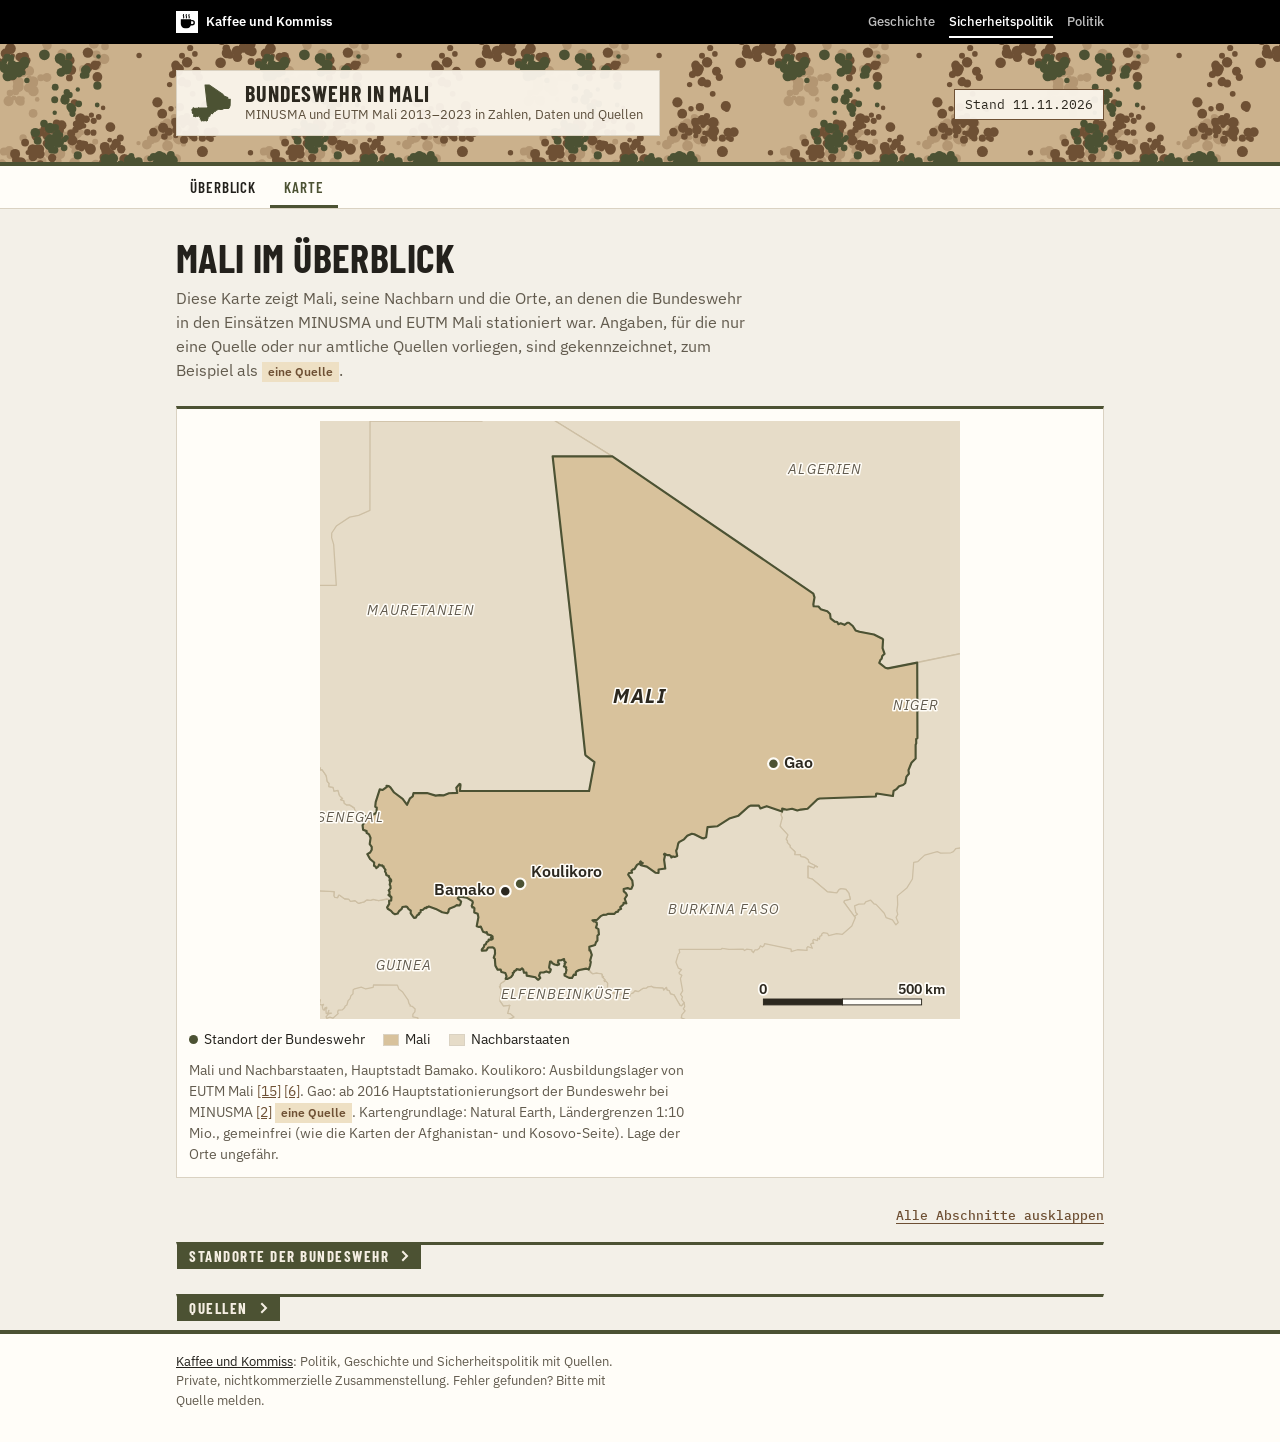
==== karte.html @ f78254c8 "Vorschaubilder (og:image) ergänzen, Zeilenlänge begrenzen, Hover-Übergänge Co-Authored-By: Claude Op" ====
<!doctype html>
<html lang="de" class="kk-b-sipo">
<head>
<meta charset="utf-8">
<meta name="viewport" content="width=device-width, initial-scale=1">
<title>Karte Malis – Bundeswehr in Mali</title>
<meta name="description" content="Übersichtskarte Malis mit Nachbarstaaten und den Standorten der Bundeswehr 2013–2023, jede Angabe mit Quelle.">
<link rel="canonical" href="https://kaffeeundkommiss.github.io/bundeswehr-Mali/karte.html">
<meta property="og:type" content="website">
<meta property="og:locale" content="de_DE">
<meta property="og:site_name" content="Bundeswehr in Mali">
<meta property="og:title" content="Karte Malis – Bundeswehr in Mali">
<meta property="og:description" content="Übersichtskarte Malis mit Nachbarstaaten und den Standorten der Bundeswehr 2013–2023, jede Angabe mit Quelle.">
<meta property="og:url" content="https://kaffeeundkommiss.github.io/bundeswehr-Mali/karte.html">
<!-- Vorschau für Linkvorschauen, erzeugt mit werkzeuge/vorschau.js -->
<meta property="og:image" content="https://kaffeeundkommiss.github.io/bundeswehr-Mali/vorschau/karte.jpg?v=aa778ce3">
<meta property="og:image:width" content="1200">
<meta property="og:image:height" content="630">
<meta property="og:image:alt" content="Mali im Überblick: Bundeswehr in Mali">
<meta name="twitter:card" content="summary_large_image">
<meta name="twitter:image" content="https://kaffeeundkommiss.github.io/bundeswehr-Mali/vorschau/karte.jpg?v=aa778ce3">
<link rel="icon" href="favicon.svg" type="image/svg+xml">
<link rel="icon" href="favicon-32.png" type="image/png" sizes="32x32">
<link rel="apple-touch-icon" href="apple-touch-icon.png">
<link rel="preconnect" href="https://fonts.googleapis.com">
<link rel="preconnect" href="https://fonts.gstatic.com" crossorigin>
<link rel="stylesheet" href="https://fonts.googleapis.com/css2?family=Barlow+Condensed:wght@500;600;700&family=IBM+Plex+Sans:wght@400;500;600;700&family=IBM+Plex+Mono:wght@400;500;600&display=swap">
<link rel="stylesheet" href="basis.css">
<link rel="stylesheet" href="style.css">
<script src="seite.js" defer></script>
</head>
<body>
<div class="kk-leiste"><div class="kk-in">
  <a class="kk-haus" href="https://kaffeeundkommiss.github.io/"><img src="kk-tasse.svg" alt="" width="22" height="22"><span>Kaffee und Kommiss</span></a>
  <nav class="kk-bereiche" aria-label="Bereiche"><a href="https://kaffeeundkommiss.github.io/geschichte/">Geschichte</a><a href="https://kaffeeundkommiss.github.io/sicherheitspolitik/" aria-current="true"><span class="kk-lang">Sicherheitspolitik</span><span class="kk-kurz">Sicherheit</span></a><a href="https://kaffeeundkommiss.github.io/politik/">Politik</a></nav>
</div></div>
<header class="top">
  <div class="wrap">
    <div class="marke">
      <svg class="logo" viewBox="0 0 64 64" aria-hidden="true" focusable="false"><path d="M7.0 50.3 L7.0 48.4 L6.2 46.9 L5.5 47.1 L4.8 46.0 L4.9 43.9 L4.0 41.8 L4.6 42.0 L5.2 41.5 L5.8 39.6 L6.6 38.9 L8.5 40.6 L9.4 39.6 L13.6 39.5 L13.9 38.7 L14.5 39.4 L26.9 39.4 L27.5 36.6 L26.6 35.5 L23.3 5.7 L29.3 5.7 L49.5 19.5 L49.6 20.5 L51.6 22.2 L56.3 23.9 L56.7 25.5 L56.2 26.4 L56.7 26.9 L60.0 26.4 L59.8 35.5 L58.8 38.4 L57.5 39.8 L50.0 40.1 L48.9 41.2 L46.4 41.4 L43.4 40.9 L39.0 43.0 L38.5 44.1 L36.9 43.8 L35.6 45.9 L34.6 45.9 L34.4 47.2 L33.7 47.6 L32.3 46.8 L31.0 47.8 L31.3 48.9 L30.4 49.4 L30.6 50.6 L27.7 52.4 L27.8 54.0 L27.0 55.1 L26.9 57.3 L25.2 58.1 L24.5 57.9 L24.4 56.3 L23.9 56.9 L23.1 56.5 L22.9 57.6 L22.1 57.6 L21.8 58.3 L20.2 57.3 L18.5 58.3 L17.6 57.1 L17.4 55.3 L16.3 55.3 L17.2 54.0 L15.7 52.9 L14.7 50.2 L13.8 50.1 L13.9 50.8 L12.7 51.6 L10.8 51.0 L9.3 52.1 L8.6 51.0 L7.3 51.7 L6.6 51.0Z"/></svg>
      <div>
      <div class="name">Bundeswehr in Mali</div>
      <div class="unter">MINUSMA und EUTM Mali 2013–2023 in Zahlen, Daten und Quellen</div>
      </div>
    </div>
    <div class="badges"><span>Stand 11.11.2026</span></div>
  </div>
</header>

<nav class="seiten" aria-label="Seiten">
  <ul>
    <li><a href="index.html">Überblick</a></li>
    <li><a href="karte.html" aria-current="page">Karte</a></li>
  </ul>
</nav>

<main>
  <section class="einleitung">
    <h1>Mali im Überblick</h1>
    <p>Diese Karte zeigt Mali, seine Nachbarn und die Orte, an denen die Bundeswehr in den Einsätzen MINUSMA und EUTM Mali stationiert war. Angaben, für die nur eine Quelle oder nur amtliche Quellen vorliegen, sind gekennzeichnet, zum Beispiel als <span class="marke-einzel">eine Quelle</span>.</p>
  </section>

  <figure class="kartenrahmen">
    <svg class="kartesvg malikarte" viewBox="0 0 600 561" role="img" aria-labelledby="karte-titel"><title id="karte-titel">Karte Malis mit Nachbarstaaten und den Orten Bamako, Koulikoro und Gao</title><path class="nachbar" d="M274.1 33.2 L152.1 -42.4 L152.2 -88.9 L185.7 -111.9 L194.2 -111.7 L197.1 -114.5 L200.6 -115.9 L206.6 -115.9 L212.1 -113.8 L214.7 -116.1 L223.8 -117.7 L244.5 -119.3 L245.6 -116.3 L248.3 -115.4 L251.4 -116.3 L259.8 -128.3 L262.9 -131.3 L272.4 -138.0 L280.3 -141.5 L284.7 -144.7 L288.2 -148.9 L295.1 -151.4 L305.2 -152.8 L311.2 -155.6 L310.8 -159.7 L314.1 -163.7 L311.9 -168.0 L308.5 -170.9 L306.0 -169.8 L305.0 -170.7 L305.8 -172.4 L305.8 -176.2 L308.0 -177.8 L310.3 -178.0 L310.8 -186.5 L337.0 -191.3 L333.5 -199.7 L335.3 -200.7 L346.9 -202.5 L388.1 -201.1 L388.6 -203.0 L385.0 -203.7 L386.0 -204.8 L387.0 -209.9 L393.7 -214.5 L381.4 -222.6 L377.1 -229.0 L378.9 -230.3 L379.0 -233.1 L373.4 -239.0 L373.2 -243.3 L375.2 -249.5 L373.8 -252.4 L371.2 -254.3 L372.5 -256.3 L372.0 -260.8 L373.6 -266.8 L371.2 -273.8 L369.2 -276.5 L372.5 -280.0 L367.2 -283.9 L370.4 -288.7 L363.8 -292.7 L362.6 -294.8 L357.0 -297.3 L356.1 -300.1 L364.5 -299.7 L370.7 -301.5 L378.6 -307.0 L383.1 -307.6 L385.4 -309.2 L388.9 -316.2 L393.7 -319.7 L398.3 -320.8 L401.0 -322.8 L404.4 -320.9 L406.5 -321.1 L409.8 -322.9 L411.2 -326.6 L415.3 -327.1 L417.3 -324.5 L423.7 -323.4 L427.4 -325.7 L430.3 -331.9 L436.5 -335.5 L437.1 -337.0 L440.6 -337.6 L446.7 -341.1 L453.6 -342.7 L456.2 -345.2 L459.3 -346.3 L468.8 -348.2 L472.2 -347.7 L488.6 -348.8 L500.6 -351.3 L503.6 -349.7 L508.4 -349.9 L514.5 -353.1 L518.9 -356.9 L521.5 -357.0 L525.5 -354.7 L527.7 -355.2 L528.2 -357.0 L536.2 -355.9 L541.6 -357.4 L544.5 -359.6 L548.6 -360.5 L555.9 -359.4 L560.9 -360.3 L570.0 -359.4 L577.5 -359.8 L587.5 -356.0 L587.1 -353.9 L593.8 -351.5 L598.9 -352.2 L601.5 -353.7 L603.0 -355.8 L607.4 -357.7 L611.6 -357.4 L622.0 -360.0 L623.9 -361.5 L624.2 -363.8 L628.9 -366.3 L633.0 -365.2 L634.7 -362.4 L641.7 -361.7 L643.6 -360.0 L645.7 -359.6 L650.3 -360.8 L652.3 -360.4 L654.7 -362.1 L655.4 -363.7 L653.1 -365.8 L654.4 -366.2 L656.0 -365.5 L659.5 -366.0 L660.1 -364.9 L662.8 -365.1 L666.0 -362.8 L669.9 -362.0 L672.6 -363.0 L671.8 -359.6 L676.1 -358.3 L680.5 -359.2 L686.3 -361.9 L693.6 -360.0 L698.0 -361.2 L699.2 -357.8 L692.0 -356.1 L693.5 -354.4 L692.5 -352.1 L684.3 -347.6 L684.2 -346.4 L690.2 -344.4 L686.6 -324.5 L689.2 -318.7 L689.6 -315.0 L688.1 -310.5 L688.2 -307.9 L689.0 -306.8 L692.6 -305.2 L688.4 -299.4 L686.8 -294.0 L687.4 -289.0 L685.6 -286.7 L686.4 -285.6 L681.9 -281.7 L673.6 -277.9 L671.5 -272.3 L667.3 -270.7 L663.7 -267.3 L662.5 -260.7 L664.8 -252.9 L669.7 -244.9 L670.3 -238.8 L681.7 -234.3 L687.9 -225.7 L689.4 -215.6 L711.9 -200.5 L726.9 -139.6 L719.6 -136.0 L727.9 -125.6 L731.6 -119.2 L736.6 -103.3 L737.4 -92.0 L735.1 -74.9 L740.0 -60.3 L737.8 -53.5 L735.6 -51.8 L736.5 -49.7 L734.4 -47.0 L733.3 -42.7 L736.6 -30.4 L739.2 -28.3 L738.8 -21.6 L736.9 -16.7 L725.8 -11.6 L722.5 -5.6 L742.4 22.1 L743.1 37.8 L748.2 41.3 L749.8 46.4 L755.1 50.4 L764.2 47.7 L790.8 56.2 L804.3 82.0 L662.6 169.3 L609.3 216.3 L531.6 232.0 L524.3 226.7 L527.1 220.4 L529.3 218.3 L527.4 212.9 L527.3 204.1 L519.3 200.1 L502.1 196.3 L499.5 192.2 L495.8 189.1 L491.7 191.1 L488.1 189.7 L486.0 190.5 L484.9 188.4 L482.5 188.1 L478.7 185.0 L478.2 180.9 L475.6 178.4 L469.4 176.4 L467.3 173.9 L462.8 173.7 L463.6 165.3 L462.5 161.8Z"><title>Algerien</title></path><path class="nachbar" d="M539.9 472.4 L536.7 467.7 L530.7 465.5 L529.0 461.5 L521.3 453.2 L519.3 452.6 L516.1 449.1 L511.6 450.8 L510.4 452.7 L505.1 453.0 L501.2 454.5 L502.3 460.8 L503.9 462.4 L501.5 464.0 L501.8 465.7 L491.1 451.0 L491.7 449.6 L497.2 448.3 L495.8 442.6 L492.9 439.0 L488.6 438.4 L486.7 439.3 L484.5 442.3 L475.7 441.4 L461.5 429.4 L457.4 428.2 L457.4 417.1 L463.0 419.0 L463.8 417.3 L466.4 417.9 L458.4 413.9 L457.6 411.4 L454.6 409.0 L450.8 408.3 L450.4 406.8 L445.1 406.5 L445.3 403.9 L440.7 399.5 L440.7 398.0 L438.0 395.0 L438.3 393.9 L437.0 392.1 L438.6 388.0 L432.3 381.5 L431.1 378.2 L433.3 372.1 L432.1 369.2 L433.3 366.9 L433.3 363.4 L437.5 364.4 L442.6 363.5 L447.5 365.2 L456.3 363.9 L466.4 354.7 L468.4 353.9 L521.1 352.0 L522.1 349.2 L537.1 351.6 L537.7 346.9 L542.9 342.4 L547.8 340.6 L549.0 338.5 L549.8 333.4 L552.1 330.7 L551.7 327.4 L554.5 320.4 L558.4 316.5 L558.4 303.5 L558.9 298.3 L560.1 297.3 L559.9 226.5 L609.3 216.3 L662.6 169.3 L804.3 82.0 L852.1 93.1 L855.8 95.1 L875.2 111.7 L899.4 99.2 L905.4 132.3 L905.8 148.9 L909.5 151.9 L919.2 166.7 L917.2 168.7 L918.0 173.3 L930.6 187.0 L923.2 201.3 L914.9 299.9 L880.1 338.5 L863.2 362.6 L860.7 368.3 L861.0 372.5 L857.2 375.0 L857.6 378.1 L852.1 380.3 L851.0 381.8 L856.0 406.0 L847.3 405.9 L844.0 411.2 L841.6 412.0 L841.4 411.1 L840.7 412.0 L838.6 411.2 L834.9 412.9 L831.9 413.1 L832.7 414.1 L830.4 416.2 L830.7 417.0 L829.8 416.5 L826.6 419.9 L825.2 419.0 L823.0 421.3 L822.6 423.8 L821.0 424.8 L820.2 427.2 L813.8 426.4 L811.6 425.1 L807.1 425.4 L800.6 421.2 L787.6 417.2 L763.4 416.9 L745.9 421.0 L739.9 424.5 L738.7 426.8 L729.2 435.8 L708.7 434.3 L700.4 431.8 L695.8 427.1 L691.7 426.9 L687.2 422.5 L682.3 419.4 L673.4 417.9 L659.7 425.6 L653.6 425.4 L649.5 429.4 L645.4 429.4 L640.4 425.0 L637.0 418.7 L631.9 412.9 L625.3 407.4 L623.0 406.9 L620.3 408.1 L600.7 400.2 L596.0 401.0 L593.8 403.7 L591.4 404.8 L581.8 405.1 L578.7 403.8 L566.9 407.0 L560.5 413.0 L556.6 413.7 L555.4 429.4 L550.4 437.5 L541.3 445.2 L541.6 453.4 L540.8 459.2 L541.7 462.7 L540.1 465.4 L542.1 470.2Z"><title>Niger</title></path><path class="nachbar" d="M501.8 465.7 L498.6 473.4 L489.8 481.2 L484.4 480.6 L476.9 482.5 L475.9 480.4 L471.8 479.7 L470.2 481.2 L470.5 482.2 L468.6 483.2 L468.3 485.8 L466.5 484.8 L466.4 487.1 L462.8 485.9 L462.0 487.2 L462.9 489.8 L461.6 489.4 L459.9 490.6 L461.6 494.3 L457.3 492.7 L456.4 493.9 L456.7 496.2 L447.6 495.7 L441.7 497.5 L441.7 495.2 L416.8 489.9 L416.2 492.0 L414.7 493.2 L412.9 492.0 L411.9 494.3 L410.1 495.7 L407.7 495.9 L406.3 498.4 L404.8 496.9 L405.0 495.9 L400.2 495.1 L397.9 496.4 L396.9 495.2 L383.5 495.4 L377.0 494.4 L375.8 495.4 L336.7 495.4 L337.2 498.4 L335.9 499.8 L333.7 507.4 L336.0 513.0 L338.9 514.4 L336.6 517.0 L336.8 518.2 L339.3 519.7 L337.9 522.7 L340.0 534.2 L338.0 537.6 L339.8 539.9 L339.0 542.3 L341.4 545.2 L339.0 548.4 L337.6 547.8 L334.4 543.4 L331.9 538.0 L328.6 537.1 L327.3 534.0 L325.3 533.5 L324.8 531.1 L322.1 533.6 L321.6 531.6 L312.4 531.1 L310.7 530.0 L307.7 530.5 L306.2 531.6 L302.8 532.0 L298.3 535.0 L295.3 534.3 L293.8 536.1 L291.0 537.2 L290.0 541.0 L288.5 540.8 L288.3 542.1 L287.1 540.0 L284.2 539.7 L283.9 536.8 L283.0 536.8 L282.6 538.4 L280.9 537.4 L278.5 538.8 L276.7 536.5 L274.8 536.5 L274.4 535.6 L275.5 535.3 L274.8 533.5 L269.5 531.6 L269.6 527.0 L267.9 525.1 L266.9 525.5 L266.2 524.7 L267.2 523.9 L265.6 522.5 L265.8 520.8 L264.7 521.5 L264.7 518.7 L259.1 517.7 L255.7 518.4 L251.9 514.3 L254.8 500.5 L253.3 496.1 L252.6 496.3 L252.5 492.9 L257.9 491.3 L260.1 487.0 L260.1 482.4 L261.5 481.4 L261.0 476.3 L258.7 474.9 L259.4 470.3 L255.4 468.0 L259.7 467.7 L263.1 464.2 L265.6 463.0 L276.0 462.1 L282.3 457.4 L281.5 455.8 L284.4 453.3 L284.6 451.7 L287.2 452.2 L285.7 447.9 L287.8 444.7 L284.8 441.0 L284.7 438.7 L288.4 437.9 L291.9 438.5 L293.3 435.3 L292.8 431.0 L288.9 425.8 L289.7 423.7 L292.6 423.5 L292.0 421.7 L294.8 420.1 L297.2 416.1 L300.7 414.1 L300.1 413.4 L300.7 412.8 L302.6 414.4 L300.9 416.5 L306.4 417.8 L314.4 423.5 L317.4 423.7 L317.4 420.5 L323.7 419.6 L322.6 411.4 L323.4 407.5 L322.5 406.2 L323.1 405.6 L325.4 407.0 L327.6 406.9 L329.4 409.2 L334.9 407.8 L333.9 402.9 L335.8 396.2 L344.3 388.9 L348.6 387.0 L358.4 391.1 L362.0 390.3 L363.3 380.7 L372.7 379.9 L383.7 372.7 L392.3 370.0 L403.6 360.6 L411.5 360.6 L412.9 363.2 L418.8 361.1 L433.2 366.2 L432.1 369.2 L433.3 372.1 L431.3 379.9 L438.6 388.0 L437.0 392.1 L438.3 393.9 L438.0 395.0 L440.7 398.0 L440.7 399.5 L445.3 403.9 L445.1 406.5 L450.4 406.8 L450.8 408.3 L454.6 409.0 L457.6 411.4 L458.4 413.9 L466.4 417.9 L463.8 417.3 L463.0 419.0 L457.4 417.1 L457.4 428.2 L461.5 429.4 L475.7 441.4 L484.5 442.3 L486.7 439.3 L488.6 438.4 L492.9 439.0 L495.8 442.6 L497.2 448.3 L491.7 449.6 L491.1 451.0Z"><title>Burkina Faso</title></path><path class="nachbar" d="M174.0 523.0 L175.9 523.0 L179.1 521.4 L180.7 519.2 L180.7 517.5 L184.3 513.9 L187.7 514.6 L189.4 513.2 L190.5 514.2 L191.2 517.3 L193.5 517.0 L193.8 520.0 L201.9 521.5 L204.8 523.7 L206.5 522.2 L205.4 520.0 L206.5 517.0 L212.1 516.0 L214.7 517.1 L215.7 516.4 L216.4 514.1 L214.8 512.2 L215.7 506.7 L219.9 509.5 L222.8 510.1 L224.2 508.8 L223.1 507.6 L223.4 505.7 L228.8 504.4 L229.1 506.6 L230.4 507.6 L228.6 511.4 L230.8 512.1 L231.1 514.5 L229.3 520.0 L233.5 522.1 L236.3 522.1 L238.0 519.0 L239.9 519.3 L240.7 515.9 L249.7 513.4 L252.5 514.6 L253.4 516.8 L255.7 518.4 L259.1 517.7 L264.1 518.3 L264.7 521.5 L265.8 520.8 L265.6 522.5 L267.2 523.9 L266.2 524.7 L266.9 525.5 L267.9 525.1 L269.6 527.0 L269.5 531.6 L274.8 533.5 L275.5 535.3 L274.4 535.6 L274.8 536.5 L276.7 536.5 L278.5 538.8 L280.9 537.4 L282.6 538.4 L283.0 536.8 L283.9 536.8 L284.2 539.7 L287.1 540.0 L288.3 542.1 L288.5 540.8 L290.0 541.0 L291.0 537.2 L293.8 536.1 L295.3 534.3 L298.3 535.0 L302.8 532.0 L306.2 531.6 L307.7 530.5 L310.7 530.0 L312.4 531.1 L321.6 531.6 L322.1 533.6 L324.8 531.1 L325.3 533.5 L327.3 534.0 L328.6 537.1 L331.9 538.0 L337.6 547.8 L339.0 548.4 L341.4 545.2 L341.9 549.0 L340.6 551.1 L342.3 553.0 L339.3 556.6 L338.7 559.6 L342.3 560.9 L343.6 563.9 L347.2 587.5 L343.9 588.9 L343.9 593.1 L341.3 594.1 L338.8 596.7 L338.2 596.3 L337.9 599.3 L336.6 600.3 L333.4 608.4 L331.9 618.5 L332.4 620.3 L330.3 624.8 L328.1 625.9 L324.5 632.4 L323.9 634.9 L324.9 636.8 L323.3 640.1 L325.8 651.7 L327.2 653.2 L330.9 665.2 L330.6 670.2 L332.7 670.0 L332.4 672.1 L333.3 673.4 L335.4 672.4 L338.3 673.8 L340.1 681.1 L339.7 682.1 L338.2 682.0 L338.9 688.1 L336.5 688.5 L336.4 687.6 L333.3 687.6 L333.4 688.9 L332.3 689.7 L329.6 688.3 L327.2 688.8 L325.1 686.2 L327.5 682.7 L327.0 681.3 L323.3 682.2 L323.8 683.6 L322.4 685.1 L324.0 685.8 L321.5 687.1 L322.9 688.5 L321.7 689.5 L309.2 687.3 L308.8 685.6 L307.7 687.2 L300.4 685.4 L299.9 684.7 L302.1 684.0 L303.1 684.9 L303.2 684.0 L307.1 685.4 L306.9 684.7 L308.6 684.7 L307.6 681.4 L306.2 681.0 L308.1 684.4 L303.4 683.1 L303.0 682.0 L302.5 683.0 L299.7 683.1 L301.9 683.8 L300.3 684.6 L296.0 683.3 L292.4 684.1 L291.3 683.1 L289.8 683.2 L288.9 684.5 L285.4 683.6 L284.8 684.5 L285.7 684.9 L282.8 684.7 L282.2 683.6 L282.4 684.7 L278.3 685.8 L277.4 685.1 L278.9 685.1 L278.7 683.1 L274.6 686.7 L275.3 687.8 L277.7 686.5 L282.0 687.0 L283.3 685.8 L287.1 686.1 L287.8 685.1 L290.3 685.4 L294.2 684.2 L298.1 684.1 L299.1 684.5 L297.8 684.7 L300.1 685.8 L280.4 687.5 L271.8 689.2 L269.0 689.0 L268.1 686.3 L264.9 687.4 L263.4 686.5 L258.3 685.9 L257.7 686.9 L259.0 687.2 L257.7 688.1 L257.7 687.4 L257.1 689.2 L255.3 687.8 L257.1 689.4 L259.9 689.2 L257.7 688.8 L259.5 687.6 L262.5 688.0 L261.2 686.7 L264.6 687.9 L267.4 687.4 L268.3 689.2 L252.8 690.3 L251.0 689.7 L250.2 690.3 L251.0 690.6 L248.5 691.4 L241.5 692.5 L217.0 702.6 L208.3 704.6 L203.4 708.7 L197.9 710.2 L190.8 715.1 L187.1 714.1 L187.2 702.6 L186.1 699.5 L186.1 696.8 L187.9 696.3 L187.1 691.1 L189.0 690.4 L189.8 688.8 L190.2 684.7 L191.4 683.9 L192.0 684.9 L193.0 683.0 L191.1 679.5 L192.0 676.2 L192.8 676.2 L192.3 675.0 L193.1 674.7 L191.1 669.3 L191.2 665.5 L190.2 665.1 L189.7 666.8 L188.6 665.1 L187.6 665.7 L183.8 662.4 L182.6 663.7 L180.4 661.8 L179.7 658.1 L178.0 657.7 L178.5 653.9 L176.4 651.5 L172.6 650.5 L168.3 651.4 L162.5 648.5 L160.7 649.2 L160.5 645.5 L158.9 644.4 L158.0 646.2 L156.1 644.4 L154.1 644.2 L162.6 635.5 L163.7 632.8 L163.6 628.7 L164.6 627.6 L164.1 622.9 L161.4 617.0 L160.2 610.8 L158.4 609.0 L160.6 607.2 L166.5 609.4 L170.6 601.3 L169.6 598.3 L171.5 593.4 L174.9 593.9 L173.0 591.0 L173.6 588.3 L171.0 589.0 L165.3 586.3 L166.3 581.9 L165.7 579.6 L167.4 578.2 L174.6 578.0 L176.9 580.3 L178.5 580.2 L179.2 578.6 L180.9 581.6 L184.3 582.0 L183.3 573.8 L179.9 569.7 L175.0 568.6 L174.7 567.6 L175.8 561.5 L181.7 558.8 L178.5 555.8 L175.9 555.3 L177.9 547.8 L172.0 548.5 L168.7 543.8 L169.8 533.5 L168.2 530.3 L169.3 529.7 L168.7 528.8 L169.7 527.1 L172.6 525.5Z"><title>Elfenbeinküste</title></path><path class="nachbar" d="M6.3 560.0 L5.6 558.6 L8.1 555.8 L10.8 555.2 L7.6 554.9 L8.4 552.5 L6.9 555.9 L5.8 555.4 L5.5 551.1 L6.3 550.9 L6.3 549.6 L4.6 550.2 L4.0 552.4 L2.9 551.9 L2.1 549.1 L3.3 546.9 L1.1 547.6 L-0.4 546.5 L0.4 542.6 L-1.5 544.9 L-2.8 542.6 L-7.1 544.5 L-4.0 540.0 L-3.9 537.4 L-1.9 535.3 L-3.3 535.6 L-4.8 533.5 L-5.1 536.5 L-7.2 536.8 L-7.9 535.0 L-5.9 530.1 L-7.9 532.9 L-10.8 532.9 L-14.1 529.4 L-17.6 527.5 L-17.2 525.7 L-15.6 525.8 L-16.7 524.5 L-17.9 524.4 L-15.8 521.8 L-18.6 523.8 L-19.0 526.4 L-20.6 526.5 L-21.4 524.7 L-19.7 523.0 L-20.1 522.4 L-22.8 524.8 L-23.5 522.3 L-24.3 523.1 L-27.7 520.6 L-30.1 521.3 L-30.4 517.5 L-33.1 514.3 L-32.7 511.6 L-36.6 512.5 L-36.3 509.5 L-34.6 508.4 L-35.6 508.0 L-35.2 505.5 L-33.7 504.2 L-31.6 498.9 L-37.9 507.1 L-37.2 505.5 L-38.5 505.3 L-36.4 501.6 L-38.6 503.1 L-39.8 505.3 L-40.9 503.0 L-39.6 501.8 L-39.2 499.6 L-41.3 501.2 L-40.9 498.7 L-41.7 498.2 L-36.8 494.1 L-37.4 493.2 L-39.2 495.7 L-41.1 496.0 L-41.4 494.8 L-42.4 496.4 L-44.8 494.4 L-44.6 496.6 L-46.1 496.0 L-44.6 497.8 L-46.7 499.5 L-46.1 503.0 L-48.4 502.2 L-49.9 500.0 L-46.1 494.1 L-41.9 484.3 L-38.2 478.9 L-32.2 478.4 L-26.5 475.2 L-24.9 473.2 L-16.3 474.3 L-12.2 473.0 L-11.7 470.8 L-10.0 472.6 L-7.3 471.9 L-7.1 462.2 L-14.9 457.3 L-14.0 455.1 L-10.7 453.2 L-7.6 453.8 L-6.2 452.6 L-5.1 447.2 L-7.4 443.0 L-7.2 440.1 L13.4 441.3 L13.2 445.3 L14.1 446.7 L16.4 446.9 L17.4 444.6 L18.5 444.6 L22.9 447.9 L26.9 448.2 L28.6 450.4 L32.6 449.6 L36.0 452.2 L41.3 450.8 L44.1 448.9 L47.4 449.5 L49.8 448.5 L55.0 449.6 L63.7 448.2 L66.7 449.6 L64.8 449.9 L64.9 452.7 L62.9 456.0 L68.4 461.4 L70.3 462.4 L72.9 461.8 L77.3 455.6 L80.5 455.1 L85.1 459.1 L85.0 461.6 L88.1 465.9 L89.8 465.6 L91.1 463.4 L92.9 462.5 L92.6 461.7 L94.3 460.6 L94.4 458.4 L96.5 458.3 L98.5 456.4 L99.4 456.8 L102.1 455.1 L114.6 460.6 L119.3 461.5 L120.8 457.9 L122.3 456.7 L128.2 453.9 L130.7 454.2 L131.5 453.4 L132.3 450.5 L129.1 447.3 L131.6 445.9 L133.7 446.0 L137.5 446.9 L142.9 450.1 L142.3 454.9 L142.9 456.1 L144.8 456.7 L144.6 460.8 L147.8 461.9 L148.5 464.8 L146.9 473.6 L150.7 473.9 L152.9 478.9 L155.5 479.8 L156.3 479.1 L157.0 481.3 L161.8 483.2 L160.2 484.1 L162.0 484.7 L161.8 485.6 L158.1 486.2 L157.9 487.6 L154.3 490.9 L151.6 496.0 L152.2 496.9 L156.0 496.3 L157.7 493.6 L162.0 493.5 L163.4 494.5 L164.1 499.5 L162.9 503.1 L163.9 504.1 L164.7 511.5 L166.5 514.4 L169.4 514.2 L170.0 516.5 L173.2 517.1 L174.6 519.0 L174.7 521.4 L173.2 524.7 L169.7 527.1 L168.7 528.8 L169.3 529.7 L168.2 530.3 L169.8 533.5 L168.7 543.8 L172.0 548.5 L177.9 547.8 L175.9 555.3 L178.5 555.8 L181.7 558.8 L175.8 561.5 L174.7 567.6 L175.0 568.6 L179.9 569.7 L183.3 573.8 L184.3 582.0 L180.9 581.6 L179.2 578.6 L177.9 580.5 L174.6 578.0 L167.4 578.2 L165.8 579.4 L166.3 581.9 L165.3 586.3 L171.0 589.0 L173.6 588.3 L173.0 591.0 L174.9 593.9 L171.5 593.4 L169.6 598.3 L170.6 601.3 L167.4 608.4 L166.5 609.4 L160.6 607.2 L158.4 609.0 L155.8 606.8 L155.8 604.7 L152.0 604.5 L150.7 606.9 L150.6 610.6 L146.4 616.0 L146.6 618.4 L144.5 619.2 L143.5 618.0 L142.7 619.1 L138.1 621.1 L138.3 619.6 L135.6 617.6 L134.7 614.8 L132.6 615.0 L131.1 613.5 L129.2 614.9 L128.3 613.5 L126.6 615.0 L130.9 606.9 L130.2 604.9 L130.9 602.9 L128.3 598.8 L128.7 593.5 L127.8 592.7 L127.1 593.4 L126.9 589.0 L125.4 588.3 L126.0 585.6 L125.1 584.0 L126.3 583.1 L123.2 580.8 L120.7 581.5 L121.6 579.0 L119.9 578.3 L119.3 580.0 L117.7 575.8 L116.6 577.7 L112.3 578.3 L108.6 580.5 L108.1 577.8 L105.9 577.1 L103.2 578.6 L98.7 578.1 L93.0 584.1 L89.7 583.4 L87.9 585.5 L87.3 584.9 L90.6 576.8 L95.3 572.2 L91.6 567.5 L91.8 559.6 L87.0 558.6 L87.1 556.0 L88.9 554.0 L89.2 551.3 L86.4 548.7 L84.3 548.4 L84.9 547.9 L83.5 546.3 L82.5 542.6 L77.5 535.4 L73.9 532.6 L72.6 528.9 L50.2 528.6 L49.8 530.9 L42.9 532.5 L38.6 530.7 L32.5 532.3 L31.1 533.3 L30.9 537.1 L29.0 538.8 L28.2 541.5 L26.3 543.5 L25.2 547.5 L23.4 548.7 L23.2 549.9 L21.0 552.1 L17.1 552.4 L16.5 554.3 L17.1 555.5 L12.1 559.9 L9.2 558.8Z"><title>Guinea</title></path><path class="nachbar" d="M39.0 370.7 L42.2 375.1 L39.9 379.1 L40.4 383.3 L43.7 384.5 L43.6 386.0 L46.0 387.5 L47.4 390.8 L46.6 396.7 L48.5 399.3 L48.5 401.9 L47.0 404.5 L44.3 406.0 L46.9 410.6 L50.8 413.9 L50.6 417.0 L52.8 419.1 L55.5 415.8 L59.6 417.4 L61.4 420.8 L60.9 422.1 L62.1 425.6 L64.7 426.8 L65.6 429.0 L65.1 430.6 L66.3 429.6 L66.7 430.3 L66.7 431.7 L65.5 432.0 L65.3 434.7 L66.2 438.1 L64.4 440.1 L65.1 443.5 L64.2 444.4 L67.0 446.4 L66.7 449.0 L62.7 448.1 L55.0 449.6 L49.8 448.5 L47.4 449.5 L44.1 448.9 L41.3 450.8 L36.0 452.2 L32.6 449.6 L28.6 450.4 L26.9 448.2 L22.9 447.9 L18.5 444.6 L17.4 444.6 L16.4 446.9 L14.1 446.7 L13.2 445.3 L13.4 441.3 L-7.2 440.1 L-53.5 439.9 L-68.7 447.8 L-86.0 447.3 L-92.0 450.4 L-100.1 450.5 L-102.0 451.3 L-104.2 448.1 L-104.2 446.0 L-97.3 441.4 L-95.8 443.6 L-94.9 442.6 L-90.7 444.1 L-88.7 442.6 L-85.6 442.3 L-85.0 443.2 L-79.9 441.4 L-73.9 443.9 L-70.4 442.8 L-67.7 444.6 L-63.5 441.3 L-64.3 436.4 L-61.5 435.1 L-60.2 435.9 L-59.7 434.6 L-64.7 436.1 L-64.5 440.9 L-67.6 443.8 L-68.6 443.5 L-68.4 442.5 L-71.6 441.7 L-73.7 442.8 L-76.2 442.5 L-79.6 438.2 L-81.4 441.2 L-89.2 442.2 L-90.7 443.7 L-94.4 441.4 L-93.7 440.1 L-94.8 438.9 L-95.0 441.7 L-97.0 439.4 L-99.0 440.2 L-97.8 436.0 L-99.5 439.0 L-99.4 441.4 L-102.8 443.4 L-103.5 439.9 L-102.2 438.1 L-101.0 438.0 L-102.1 437.5 L-104.1 438.7 L-103.3 436.1 L-104.3 435.4 L-102.8 432.5 L-102.7 426.4 L-101.3 424.1 L-73.7 424.1 L-73.2 418.3 L-63.8 416.5 L-59.3 417.3 L-56.1 416.7 L-54.6 415.2 L-53.8 411.6 L-51.7 409.8 L-45.8 414.0 L-40.7 415.5 L-38.9 417.4 L-34.5 417.6 L-27.4 421.5 L-22.2 421.7 L-19.5 420.0 L-12.6 418.9 L-11.1 418.2 L-10.1 415.1 L-12.7 411.4 L-15.4 410.2 L-27.3 414.3 L-30.6 412.0 L-32.9 408.1 L-35.6 407.4 L-39.2 409.0 L-41.1 407.7 L-43.6 403.5 L-49.8 402.2 L-55.8 404.8 L-57.0 403.5 L-59.8 403.8 L-62.1 405.9 L-63.7 410.0 L-96.7 409.9 L-97.1 408.1 L-95.0 406.6 L-95.7 406.1 L-95.0 404.8 L-97.9 407.7 L-99.0 406.9 L-98.8 404.2 L-97.1 401.6 L-96.3 402.1 L-96.5 401.4 L-95.4 401.2 L-94.3 402.7 L-95.2 400.2 L-94.3 396.2 L-96.3 400.6 L-99.1 401.4 L-101.1 403.9 L-102.4 401.6 L-102.5 397.9 L-101.1 396.6 L-99.1 397.5 L-97.1 396.6 L-96.1 395.0 L-97.6 394.8 L-92.9 391.1 L-90.5 390.7 L-93.7 389.9 L-93.5 391.2 L-95.2 391.3 L-96.5 393.9 L-99.6 396.2 L-101.7 395.7 L-99.5 393.0 L-101.9 394.1 L-103.2 397.5 L-103.4 401.6 L-103.8 394.3 L-108.8 386.3 L-109.2 383.4 L-112.8 380.9 L-114.9 376.5 L-117.6 373.5 L-121.0 371.9 L-123.7 371.9 L-124.4 374.7 L-127.5 371.3 L-122.2 369.8 L-116.0 366.5 L-106.7 355.5 L-95.8 337.3 L-93.7 324.5 L-91.1 322.5 L-89.5 315.2 L-88.3 313.4 L-83.1 311.9 L-80.6 313.9 L-75.7 313.1 L-68.6 314.3 L-66.6 313.0 L-63.9 313.0 L-62.0 311.0 L-60.5 312.1 L-51.3 311.0 L-50.3 310.4 L-50.8 308.2 L-48.5 309.3 L-46.6 307.4 L-44.6 309.1 L-31.4 309.3 L-28.6 308.4 L-26.4 309.4 L-26.4 310.9 L-24.6 311.0 L-24.3 312.1 L-22.6 312.6 L-15.1 319.1 L-14.7 322.6 L-12.1 323.8 L-10.6 326.2 L-7.2 324.0 L-6.9 325.7 L-5.3 326.7 L0.5 325.1 L-0.1 327.1 L1.9 326.9 L5.8 332.5 L6.8 337.8 L8.6 339.8 L8.3 342.7 L12.3 343.5 L13.1 347.0 L16.9 346.4 L18.3 351.2 L21.2 353.9 L19.3 355.0 L22.5 356.2 L22.7 358.4 L24.7 359.8 L27.7 359.9 L32.1 362.7 L33.2 366.3Z"><title>Senegal</title></path><path class="nachbar" d="M152.1 -42.4 L274.1 33.2 L218.1 33.2 L248.7 312.8 L257.3 319.9 L252.3 346.9 L131.1 346.9 L131.7 341.6 L130.8 340.2 L127.8 343.8 L128.7 348.7 L120.9 349.0 L115.7 351.0 L108.4 351.2 L100.3 348.8 L87.6 348.9 L86.9 352.0 L84.4 353.7 L81.6 359.8 L77.5 354.3 L69.5 348.3 L66.0 343.4 L62.4 342.0 L62.7 343.1 L59.5 345.4 L56.0 345.4 L52.2 357.3 L51.8 361.6 L53.2 362.3 L53.0 366.5 L45.1 372.0 L43.0 370.4 L39.6 370.9 L35.3 368.3 L33.2 366.3 L32.1 362.7 L27.7 359.9 L24.7 359.8 L22.7 358.4 L22.5 356.2 L19.3 355.0 L21.2 353.9 L18.3 351.2 L16.9 346.4 L13.1 347.0 L12.3 343.5 L8.3 342.7 L8.6 339.8 L6.8 337.8 L5.8 332.5 L1.9 326.9 L-0.1 327.1 L0.5 325.1 L-5.3 326.7 L-6.9 325.7 L-7.2 324.0 L-10.6 326.2 L-12.1 323.8 L-14.7 322.6 L-15.1 319.1 L-22.6 312.6 L-24.3 312.1 L-24.6 311.0 L-26.4 310.9 L-26.4 309.4 L-28.6 308.4 L-31.4 309.3 L-44.6 309.1 L-46.6 307.4 L-48.5 309.3 L-50.8 308.2 L-50.3 310.4 L-51.3 311.0 L-60.5 312.1 L-62.0 311.0 L-63.9 313.0 L-66.6 313.0 L-68.6 314.3 L-75.7 313.1 L-80.6 313.9 L-83.1 311.9 L-87.6 312.9 L-89.5 315.2 L-91.1 322.5 L-93.4 323.8 L-96.1 336.5 L-95.7 319.2 L-93.7 313.9 L-93.4 309.0 L-89.8 299.1 L-84.4 288.5 L-81.4 279.2 L-79.7 265.5 L-80.1 259.5 L-81.1 248.2 L-83.1 243.4 L-85.4 231.7 L-87.9 226.8 L-90.6 223.8 L-93.7 222.6 L-95.9 218.6 L-90.3 217.4 L-87.9 213.7 L-88.7 213.2 L-91.3 215.8 L-90.5 213.3 L-92.4 215.2 L-92.9 217.6 L-93.7 216.1 L-86.3 204.9 L-86.8 201.3 L-88.8 201.8 L-86.0 198.0 L-85.8 196.2 L-87.2 193.7 L-85.6 192.3 L-85.3 190.4 L-89.9 184.3 L-92.5 176.9 L-93.7 176.7 L-91.9 175.8 L-94.1 175.8 L-95.7 173.7 L-96.1 179.6 L-100.2 175.8 L-100.1 173.8 L-107.9 159.9 L-111.0 164.1 L-110.7 167.3 L-112.1 168.3 L-111.4 169.9 L-112.3 172.8 L-113.0 168.3 L-109.5 154.4 L15.3 154.1 L12.8 115.7 L10.9 109.3 L11.0 105.0 L15.3 98.5 L27.8 90.1 L36.2 88.4 L46.8 83.8 L46.9 0.2 L152.0 -0.0Z M-90.9 204.3 L-89.6 202.9 L-90.5 207.3 L-92.6 211.3 L-93.6 208.5 L-92.2 204.6Z"><title>Mauretanien</title></path><path class="mali" d="M39.0 370.7 L40.3 371.1 L43.0 370.4 L45.1 372.0 L45.8 370.9 L47.6 370.9 L49.4 369.1 L51.2 368.5 L53.0 366.5 L53.2 362.3 L51.8 361.6 L52.2 357.3 L56.0 345.4 L58.6 345.9 L59.5 345.4 L62.7 343.1 L62.4 342.0 L64.5 342.3 L66.0 343.4 L69.5 348.3 L77.5 354.3 L81.6 359.8 L84.4 353.7 L86.9 352.0 L87.6 348.9 L100.3 348.8 L108.4 351.2 L112.1 350.7 L115.7 351.0 L120.9 349.0 L128.7 348.7 L127.8 343.8 L130.8 340.2 L131.6 340.5 L131.7 341.6 L131.1 346.9 L252.3 346.9 L257.3 319.9 L249.3 313.8 L248.7 312.8 L238.4 214.8 L218.1 33.2 L274.1 33.2 L462.5 161.8 L463.6 165.3 L462.5 171.8 L462.8 173.7 L467.3 173.9 L469.4 176.4 L475.6 178.4 L478.2 180.9 L478.7 185.0 L482.5 188.1 L484.9 188.4 L486.0 190.5 L488.1 189.7 L491.7 191.1 L494.6 189.1 L495.8 189.1 L499.5 192.2 L502.1 196.3 L505.7 197.6 L519.3 200.1 L527.3 204.1 L527.9 204.9 L527.4 212.9 L529.3 218.3 L527.1 220.4 L526.6 222.8 L525.5 223.8 L524.3 226.7 L530.0 231.3 L532.4 231.9 L559.9 226.5 L560.1 297.3 L558.9 298.3 L559.0 302.2 L558.4 303.5 L558.4 316.5 L554.5 320.4 L551.7 327.4 L552.1 330.7 L549.8 333.4 L548.6 339.6 L546.6 341.3 L542.9 342.4 L540.4 345.2 L537.7 346.9 L537.1 351.6 L522.1 349.2 L521.4 349.4 L521.1 352.0 L468.4 353.9 L466.4 354.7 L457.1 363.5 L450.6 364.3 L447.5 365.2 L442.6 363.5 L437.5 364.4 L433.3 363.4 L433.2 366.2 L418.8 361.1 L412.9 363.2 L411.5 360.6 L403.6 360.6 L401.6 361.6 L392.3 370.0 L383.7 372.7 L372.7 379.9 L363.3 380.7 L362.0 390.3 L359.9 391.3 L358.4 391.1 L351.0 387.5 L348.6 387.0 L344.3 388.9 L341.3 392.2 L336.6 394.8 L335.8 396.2 L334.9 400.7 L333.9 402.9 L334.9 407.8 L332.5 408.7 L331.0 408.2 L329.4 409.2 L329.0 407.9 L327.6 406.9 L325.4 407.0 L323.1 405.6 L322.5 406.2 L323.4 407.5 L322.6 411.4 L323.7 419.6 L317.4 420.5 L317.4 423.7 L314.4 423.5 L306.4 417.8 L300.9 416.5 L300.5 416.2 L302.6 414.4 L301.4 414.0 L300.6 412.8 L300.1 413.4 L300.7 414.1 L297.2 416.1 L294.8 420.1 L293.5 420.3 L292.0 421.7 L292.6 423.5 L289.7 423.7 L288.9 425.4 L292.8 431.0 L293.3 435.3 L291.9 438.5 L290.6 438.8 L288.4 437.9 L284.7 438.7 L284.8 441.0 L286.7 442.6 L287.8 444.7 L285.7 447.9 L287.2 452.2 L284.6 451.7 L284.4 453.3 L281.5 455.8 L282.3 457.4 L279.9 458.4 L279.4 460.0 L277.4 460.4 L276.0 462.1 L269.9 462.1 L268.3 462.9 L265.6 463.0 L263.1 464.2 L259.7 467.7 L255.4 468.0 L256.7 469.2 L257.9 469.2 L259.4 470.3 L259.6 472.2 L258.7 474.9 L261.0 476.3 L261.5 481.4 L260.1 482.4 L260.1 487.0 L258.7 488.7 L257.9 491.3 L252.5 492.9 L252.6 496.3 L253.3 496.1 L254.8 500.5 L253.2 505.8 L253.9 507.1 L253.2 510.7 L251.9 514.3 L249.7 513.4 L243.0 514.7 L240.7 515.9 L239.8 516.8 L239.9 519.3 L238.0 519.0 L236.3 522.1 L233.5 522.1 L229.3 520.0 L229.2 518.4 L230.3 518.1 L231.1 514.5 L230.5 513.5 L230.8 512.1 L228.6 511.4 L229.5 509.8 L229.3 508.6 L230.4 507.6 L229.1 506.6 L228.8 504.4 L226.1 505.5 L223.4 505.7 L223.1 507.6 L224.2 508.8 L224.1 509.6 L222.8 510.1 L219.9 509.5 L217.9 508.4 L216.8 506.8 L215.7 506.7 L214.8 512.2 L215.3 513.4 L216.4 514.1 L215.7 516.4 L214.7 517.1 L212.1 516.0 L209.6 517.0 L206.5 517.0 L205.4 520.0 L206.5 522.2 L204.8 523.7 L204.0 523.7 L201.9 521.5 L193.8 520.0 L193.5 517.0 L191.2 517.3 L190.5 514.2 L189.4 513.2 L187.7 514.6 L184.3 513.9 L183.8 514.9 L182.0 515.9 L182.0 516.9 L180.7 517.5 L181.1 518.0 L180.7 519.2 L179.1 521.4 L175.9 523.0 L174.0 523.0 L174.9 520.6 L173.8 517.5 L170.0 516.5 L169.4 514.2 L166.5 514.4 L164.4 510.6 L163.9 504.1 L162.9 503.1 L164.1 499.5 L164.0 496.0 L163.4 494.5 L162.0 493.5 L157.7 493.6 L156.0 496.3 L151.7 496.6 L151.7 495.5 L153.7 493.0 L154.0 491.3 L155.4 490.6 L156.3 488.4 L157.9 487.6 L158.1 486.2 L160.8 486.2 L161.8 485.6 L162.0 484.7 L160.2 484.1 L161.8 483.2 L160.2 482.1 L157.0 481.3 L156.3 479.1 L155.5 479.8 L152.9 478.9 L150.7 473.9 L149.1 474.3 L146.9 473.6 L148.5 465.2 L147.8 461.9 L144.6 460.8 L144.8 456.7 L143.9 455.8 L142.9 456.1 L142.2 454.6 L143.3 451.6 L142.9 450.1 L137.5 446.9 L131.8 445.9 L129.5 446.7 L129.2 447.6 L132.3 450.5 L131.5 453.4 L130.7 454.2 L128.2 453.9 L125.8 455.5 L122.3 456.7 L120.8 457.9 L120.4 460.1 L119.3 461.5 L114.6 460.6 L108.6 457.4 L102.1 455.1 L100.7 456.0 L100.3 455.6 L99.4 456.8 L98.5 456.4 L96.5 458.3 L94.4 458.4 L94.3 460.6 L92.6 461.7 L92.9 462.5 L91.1 463.4 L89.8 465.6 L88.1 465.9 L85.0 461.6 L85.1 459.1 L83.1 457.7 L81.8 455.7 L80.5 455.1 L77.3 455.6 L76.6 457.4 L73.9 459.7 L72.9 461.8 L70.3 462.4 L68.4 461.4 L66.6 459.2 L63.5 457.3 L62.9 456.0 L64.9 452.7 L64.8 449.9 L66.7 449.6 L67.0 446.4 L66.6 445.9 L66.3 446.5 L65.8 444.8 L65.4 445.5 L64.2 444.4 L65.1 443.5 L65.2 441.3 L64.4 440.1 L66.2 438.1 L66.0 435.7 L65.3 434.7 L65.8 432.7 L65.5 432.0 L66.7 431.7 L66.7 430.3 L66.3 429.6 L66.0 430.6 L65.1 430.6 L65.6 429.0 L64.5 427.5 L64.7 426.8 L62.1 425.6 L61.9 423.9 L60.9 422.1 L61.4 420.8 L59.8 418.7 L59.6 417.4 L58.6 417.5 L58.4 416.6 L56.7 416.7 L55.5 415.8 L54.5 417.9 L52.8 419.1 L52.0 417.7 L50.6 417.0 L50.8 413.9 L46.9 410.6 L44.3 406.0 L47.0 404.5 L48.5 401.9 L48.5 399.3 L46.6 396.7 L47.4 390.8 L46.0 387.5 L43.6 386.0 L43.7 384.5 L40.4 383.3 L39.9 379.1 L42.2 375.1 L41.4 374.6 L41.7 373.4 L40.3 373.0Z"><title>Mali</title></path><text class="landname" x="473.7" y="49.5">Algerien</text><text class="landname" x="94.7" y="181.6">Mauretanien</text><text class="landname" x="558.9" y="270.8">Niger</text><text class="landname" x="378.9" y="462.3">Burkina Faso</text><text class="landname" x="78.9" y="515.1">Guinea</text><text class="landname" x="28.4" y="376.4">Senegal</text><text class="landname" x="230.5" y="541.6">Elfenbeinküste</text><text class="landname kos" x="300.0" y="264.2">Mali</text><g class="ort haupt"><circle cx="173.7" cy="440.8" r="5"/><text x="163.7" y="444.8" text-anchor="end">Bamako</text></g><g class="ort de"><circle cx="187.6" cy="433.9" r="5"/><text x="197.6" y="427.9" text-anchor="start">Koulikoro</text></g><g class="ort de"><circle cx="425.1" cy="321.3" r="5"/><text x="435.1" y="325.3" text-anchor="start">Gao</text></g><g class="massstab" aria-hidden="true"><rect class="a" x="415.7" y="541.9" width="74.2" height="5.5" stroke-width="0.9"/><rect class="b" x="489.8" y="541.9" width="74.2" height="5.5" stroke-width="0.9"/><text x="415.7" y="537.4" font-size="13" style="stroke-width:3.25px">0</text><text x="564" y="537.4" font-size="13" style="stroke-width:3.25px">500 km</text></g></svg>
    <ul class="legende">
      <li><span class="punkt"></span> Standort der Bundeswehr</li>
      <li><span class="feld" style="background:var(--k-afg)"></span> Mali</li>
      <li><span class="feld" style="background:var(--k-land)"></span> Nachbarstaaten</li>
    </ul>
    <figcaption class="hinweis">Mali und Nachbarstaaten, Hauptstadt Bamako. Koulikoro: Ausbildungslager von EUTM Mali <a href="#q15">[15]</a> <a href="#q6">[6]</a>. Gao: ab 2016 Hauptstationierungsort der Bundeswehr bei MINUSMA <a href="#q2">[2]</a> <span class="marke-einzel">eine Quelle</span>. Kartengrundlage: Natural Earth, Ländergrenzen 1:10 Mio., gemeinfrei (wie die Karten der Afghanistan- und Kosovo-Seite). Lage der Orte ungefähr.</figcaption>
  </figure>
  <section aria-labelledby="h-orte" class="karte block">
    <h2 id="h-orte">Standorte der Bundeswehr</h2>
    <div class="tabelle">
      <table>
        <thead><tr><th>Ort</th><th>Zeitraum</th><th>Bedeutung</th></tr></thead>
        <tbody>
          <tr><td>Koulikoro</td><td>EUTM Mali, deutsche Beteiligung bis Mai 2023</td><td>Ausbildungslager der EU-Ausbildungsmission EUTM Mali. <span class="beleg"><a href="#q15">[15]</a> <a href="#q6">[6]</a>; Ende der Beteiligung <a href="#q19">[19]</a> <a href="#q31">[31]</a></span></td></tr>
          <tr><td>Bamako</td><td>ab Oktober 2022</td><td>Hauptstadt. Der deutsche EUTM-Anteil wurde ab Oktober 2022 auf eine Minimalpräsenz in Bamako verringert. <span class="beleg"><a href="#q7">[7]</a> <span class="marke-einzel">eine Quelle</span></span></td></tr>
          <tr><td>Gao</td><td>2016 bis 12.12.2023</td><td>Camp Castor, ab 2016 Hauptstationierungsort der Bundeswehr bei MINUSMA. Am 12.12.2023 an den Gouverneur der Provinz Gao übergeben. <span class="beleg"><a href="#q1">[1]</a> <a href="#q2">[2]</a> <span class="marke-einzel">amtliche Angabe</span>; Übergabe <a href="#q2">[2]</a> <a href="#q4">[4]</a> <span class="marke-einzel">amtliche Angabe</span></span></td></tr>
        </tbody>
      </table>
    </div>
  </section>

  <section aria-labelledby="h-quellen" class="karte block quellen">
    <h2 id="h-quellen">Quellen</h2>
    <p class="hinweis">Abgerufen am 11.11.2026. Die Nummern entsprechen denen auf der <a href="index.html#h-quellen">Überblicksseite</a>; dort steht auch, welche Quellen nicht voneinander unabhängig sind. Kartengrundlage: Natural Earth, Ländergrenzen 1:10 Mio., gemeinfrei.</p>
    <ol>
      <li id="q1">Bundeswehr: <a href="https://www.bundeswehr.de/de/auftrag/einsaetze/missionen/abgeschlossene-einsaetze-der-bundeswehr/minusma">MINUSMA</a>. Abgeschlossene Einsätze, 31.05.2024.</li>
      <li id="q2">Timo Kather: <a href="https://www.bundeswehr.de/de/meldungen/bundeswehr-uebergibt-feldlager-camp-castor-5718206">Rückverlegung aus Mali: Bundeswehr übergibt Feldlager Camp Castor</a>. Bundeswehr, 12.12.2023.</li>
      <li id="q4">Presse- und Informationsamt der Bundesregierung: <a href="https://www.bundesregierung.de/breg-de/service/archiv-bundesregierung/minusma-bundeswehr-2187314">Bundeswehr beendet Einsatz in Mali</a>. 15.12.2023.</li>
      <li id="q6">Björn Kapfer: <a href="https://www.bundeswehr.de/de/auftrag/einsaetze/missionen/abgeschlossene-einsaetze-der-bundeswehr/mali-europaeische-trainingsmission-/eutm-bundeswehr-eu-einsatz-mali/ende-beteiligung-zusammenarbeit-5633902">Das Ende der deutschen Beteiligung an EUTM Mali</a>. Bundeswehr, 10.06.2023.</li>
      <li id="q7">Bundesministerium der Verteidigung: <a href="https://www.bmvg.de/de/aktuelles/bundeswehr-zieht-bis-mai-2024-aus-mali-ab-5530382">Bundesregierung hat entschieden: Bundeswehr zieht bis Mai 2024 aus Mali ab</a>. 23.11.2022.</li>
      <li id="q15">Europäischer Auswärtiger Dienst: <a href="https://www.eeas.europa.eu/eutm-mali/eutm-mali-european-union-training-mission-mali-military-mission_und_id">EUTM Mali: European Union Training Mission in Mali</a>. 30.11.2020.</li>
      <li id="q19">ESUT – Europäische Sicherheit &amp; Technik: <a href="https://esut.de/2023/05/meldungen/41802/bundeswehr-abzug-aus-mali-soll-am-1-juni-beginnen/">Bundeswehr-Abzug aus Mali soll am 1. Juni beginnen</a>. 03.05.2023.</li>
      <li id="q31">Conny Thees: <a href="https://www.bundeswehr.de/de/meldungen/letztes-mali-einsatzkontingent-bundeswehr-zurueck-deutschland-5718824">Das letzte Mali-Einsatzkontingent der Bundeswehr ist zurück in Deutschland</a>. Bundeswehr, 15.12.2023.</li>
    </ol>
  </section>
</main>

<footer class="kk-fuss"><div class="kk-in">
  <p><a href="https://kaffeeundkommiss.github.io/">Kaffee und Kommiss</a>: Politik, Geschichte und Sicherheitspolitik mit Quellen. Private, nichtkommerzielle Zusammenstellung. Fehler gefunden? Bitte mit Quelle melden.</p>
</div></footer>
</body>
</html>
---- basis.css ----
/* Kaffee und Kommiss: gemeinsames Grundsystem aller Bereiche (Variante B, 08.11.2026).
   Original im Repo kaffeeundkommiss/kaffeeundkommiss.github.io, Kopien in den Bereichs-Repos bitte gleich halten.
   Jeder Bereich setzt nur --kk-akzent, --kk-akzent-hell, --kk-kopf, --kk-muster und --kk-markierung. */
:root{
  --kk-grund:#F3F0E8; --kk-papier:#FFFDF8; --kk-tinte:#23211C; --kk-grau:#625B4E; --kk-linie:#DAD2C2;
  --kk-schild:rgba(255,253,248,.95); --kk-dimm:transparent;
  --kk-leiste:#000000; --kk-leiste-ink:#FFFFFF; --kk-leiste-mute:#BDBDBD;
  --kk-titel:"Barlow Condensed","Arial Narrow",system-ui,sans-serif;
  --kk-text:"IBM Plex Sans",system-ui,-apple-system,"Segoe UI",sans-serif;
  --kk-mono:"IBM Plex Mono",ui-monospace,"SF Mono",Menlo,monospace;
  --kk-max:960px;
  --kk-akzent:#2C281F; --kk-akzent-hell:#EEE6D6; --kk-kopf:#E9E2D3; --kk-muster:none; --kk-markierung:#CBB18C;
}
@media (prefers-color-scheme: dark){
  :root:not([data-theme="light"]){
    --kk-grund:#1D1B16; --kk-papier:#26231C; --kk-tinte:#ECE5D6; --kk-grau:#B3A891; --kk-linie:#3B362B;
    --kk-schild:rgba(38,35,28,.95); --kk-dimm:rgba(20,18,14,.5); --kk-leiste:#000000;
    --kk-akzent:#CBB18C; --kk-akzent-hell:#3A3427; --kk-kopf:#2E2A22;
  }
}
:root[data-theme="dark"]{
  --kk-grund:#1D1B16; --kk-papier:#26231C; --kk-tinte:#ECE5D6; --kk-grau:#B3A891; --kk-linie:#3B362B;
  --kk-schild:rgba(38,35,28,.95); --kk-dimm:rgba(20,18,14,.5); --kk-leiste:#000000;
  --kk-akzent:#CBB18C; --kk-akzent-hell:#3A3427; --kk-kopf:#2E2A22;
}

/* Leiste ganz oben: Rückweg zur Startseite und Wechsel zwischen den Bereichen.
   Seit 10.11.2026 auf allen Seiten fest Schwarz-Weiß (schwarze Tasse auf Weiß), unabhängig von Bereich und Modus. */
.kk-leiste{background:#000;color:#fff;font:500 13px/1.2 var(--kk-text)}
.kk-leiste .kk-in{max-width:var(--kk-max);margin:0 auto;padding:6px max(16px,env(safe-area-inset-right,0px)) 6px max(16px,env(safe-area-inset-left,0px));
  display:flex;align-items:center;justify-content:space-between;gap:12px}
.kk-haus{display:inline-flex;align-items:center;gap:8px;color:inherit;text-decoration:none;font-weight:600;white-space:nowrap;min-height:32px}
.kk-haus img{width:22px;height:22px;flex:none}
.kk-bereiche{display:flex;gap:14px}
.kk-bereiche a{color:#BDBDBD;text-decoration:none;white-space:nowrap;padding:8px 0 6px;border-bottom:2px solid transparent}
.kk-bereiche a:hover{color:#fff}
.kk-bereiche a[aria-current]{color:#fff;border-bottom-color:#fff}
.kk-leiste a:focus-visible{outline:2px solid #fff;outline-offset:2px}
.kk-kurz{display:none}
@media (max-width:520px){ .kk-lang{display:none} .kk-kurz{display:inline} .kk-bereiche{gap:12px} }
@media (max-width:360px){ .kk-haus span{display:none} }

/* Kopfband mit Bereichsmuster und Schild */
.kk-kopf{background:linear-gradient(var(--kk-dimm),var(--kk-dimm)),var(--kk-muster),var(--kk-kopf);border-bottom:4px solid var(--kk-akzent)}
.kk-schild{display:inline-flex;align-items:center;gap:12px;background:var(--kk-schild);padding:10px 16px 10px 12px;border:1px solid var(--kk-linie);color:var(--kk-tinte);text-decoration:none}
.kk-name{font:700 22px/1.05 var(--kk-titel);text-transform:uppercase;letter-spacing:.04em}
.kk-unter{font:400 13px/1.35 var(--kk-text);color:var(--kk-grau)}

/* Fuß */
.kk-fuss{border-top:4px solid var(--kk-akzent);background:var(--kk-papier);color:var(--kk-grau);font:400 13px/1.5 var(--kk-text)}
.kk-fuss .kk-in{max-width:var(--kk-max);margin:0 auto;padding:14px 16px 28px}
.kk-fuss p{margin:4px 0}
.kk-fuss a{color:var(--kk-tinte)}

/* Bereiche: Akzentfarbe, Kopfmuster, Markierung in der Leiste. Klasse am <html>-Element. */
.kk-b-gesch{--kk-akzent:#AD281D;--kk-akzent-hell:#F3DEDA;--kk-kopf:#E4E6E0;--kk-markierung:#E4533F;--kk-muster:url("data:image/svg+xml,%3Csvg xmlns='http://www.w3.org/2000/svg' width='48' height='48'%3E%3Cpath d='M0 .5H48M.5 0V48' stroke='%23AD281D' stroke-opacity='.25'/%3E%3Cpath d='M0 24.5H48M24.5 0V48' stroke='%23787060' stroke-opacity='.14'/%3E%3C/svg%3E")}
.kk-b-sipo{--kk-akzent:#4C5233;--kk-akzent-hell:#E4E5D6;--kk-kopf:#CBB18C;--kk-markierung:#A4AE7A;--kk-muster:url("tarn.svg")}
.kk-b-poli{--kk-akzent:#1E4FD8;--kk-akzent-hell:#E3EAFB;--kk-kopf:#ECEEF3;--kk-markierung:#7C9BF0;--kk-muster:url("data:image/svg+xml,%3Csvg xmlns='http://www.w3.org/2000/svg' width='120' height='40'%3E%3Crect y='6' width='78' height='6' fill='%231E4FD8' fill-opacity='.24'/%3E%3Crect y='22' width='54' height='6' fill='%23787060' fill-opacity='.2'/%3E%3Cpath d='M66.5 0V40' stroke='%23C8322B' stroke-opacity='.5' stroke-dasharray='3 3'/%3E%3C/svg%3E")}
@media (prefers-color-scheme: dark){
  :root.kk-b-gesch:not([data-theme="light"]),:root:not([data-theme="light"]) .kk-b-gesch{--kk-akzent:#E4533F;--kk-akzent-hell:#3D2420;--kk-kopf:#24221D;--kk-markierung:#E4533F}
  :root.kk-b-sipo:not([data-theme="light"]),:root:not([data-theme="light"]) .kk-b-sipo{--kk-akzent:#A4AE7A;--kk-akzent-hell:#2F3324;--kk-kopf:#CBB18C;--kk-markierung:#A4AE7A}
  :root.kk-b-poli:not([data-theme="light"]),:root:not([data-theme="light"]) .kk-b-poli{--kk-akzent:#7C9BF0;--kk-akzent-hell:#1F2740;--kk-kopf:#22242A;--kk-markierung:#7C9BF0}
}
:root[data-theme="dark"].kk-b-gesch,:root[data-theme="dark"] .kk-b-gesch{--kk-akzent:#E4533F;--kk-akzent-hell:#3D2420;--kk-kopf:#24221D;--kk-markierung:#E4533F}
:root[data-theme="dark"].kk-b-sipo,:root[data-theme="dark"] .kk-b-sipo{--kk-akzent:#A4AE7A;--kk-akzent-hell:#2F3324;--kk-kopf:#CBB18C;--kk-markierung:#A4AE7A}
:root[data-theme="dark"].kk-b-poli,:root[data-theme="dark"] .kk-b-poli{--kk-akzent:#7C9BF0;--kk-akzent-hell:#1F2740;--kk-kopf:#22242A;--kk-markierung:#7C9BF0}

/* Lesefluss: Zeilenlänge für Fließtext begrenzen. 36em ergibt etwa 70–75 Zeichen je Zeile (Startwert).
   :where() hat keine Spezifität, seiteneigene max-width-Regeln gehen daher immer vor. */
:where(p,dd){max-width:36em}
:where(.srcs,.srclist)>li{max-width:40em}
/* Kurze Übergänge für Links und Schaltflächen, abgeschaltet bei „Bewegung reduzieren“ */
:where(a,button,summary){transition:color .15s ease,background-color .15s ease,border-color .15s ease,text-decoration-color .15s ease,opacity .15s ease}
@media (prefers-reduced-motion:reduce){:where(a,button,summary){transition:none}}
---- style.css ----
/* Gestaltung: Grundsystem Kaffee und Kommiss (basis.css: Schriften, Leiste, Fuß), Bereichsnote Sicherheitspolitik: Tropentarndruck und Oliv. */
:root{
  --bg:#F3F0E8; --paper:#FFFDF8; --ink:#23211C; --mute:#625B4E; --line:#DAD2C2;
  --akzent:#4C5233; --akzent-ink:#F4EEE2; --link:#6E5034; --braun:#6E5034; --hellbraun:#B39672;
  --hinweis:#6E5034; --hinweis-bg:#EEE0C4;
  --head-bg:#CBB18C; --head-ink:#2C281F; --head-mute:#5C4F3C; --schild:rgba(250,245,235,.95); --tarn-dimm:transparent;
  --body:"IBM Plex Sans",system-ui,-apple-system,"Segoe UI",sans-serif;
  --mono:"IBM Plex Mono",ui-monospace,"SF Mono",Menlo,monospace;
  --titel:"Barlow Condensed","Arial Narrow",system-ui,sans-serif;
  --max:960px; --r:0;
}
@media (prefers-color-scheme: dark){
  :root:not([data-theme="light"]){
    --bg:#1D1B16; --paper:#26231C; --ink:#ECE5D6; --mute:#B3A891; --line:#3B362B;
    --akzent:#A4AE7A; --akzent-ink:#1D1B16; --link:#D2AE82; --braun:#D2AE82; --hellbraun:#7D6749;
    --hinweis:#E2C089; --hinweis-bg:#3A2F1E;
    --head-ink:#ECE5D6; --head-mute:#B3A891; --schild:rgba(38,35,28,.95); --tarn-dimm:rgba(20,18,14,.45);
  }
}
:root[data-theme="dark"]{
  --bg:#1D1B16; --paper:#26231C; --ink:#ECE5D6; --mute:#B3A891; --line:#3B362B;
  --akzent:#A4AE7A; --akzent-ink:#1D1B16; --link:#D2AE82; --braun:#D2AE82; --hellbraun:#7D6749;
  --hinweis:#E2C089; --hinweis-bg:#3A2F1E;
  --head-ink:#ECE5D6; --head-mute:#B3A891; --schild:rgba(38,35,28,.95); --tarn-dimm:rgba(20,18,14,.45);
}
*{box-sizing:border-box}
html{-webkit-text-size-adjust:100%}
body{margin:0;background:var(--bg);color:var(--ink);font-family:var(--body);font-size:16px;line-height:1.5}
a{color:var(--link)}
.wrap{max-width:var(--max);margin:0 auto;padding:0 16px}
h1{margin:0;font:700 clamp(30px,5vw,40px)/1.02 var(--titel);text-transform:uppercase;letter-spacing:.01em;text-wrap:balance}
h2{display:inline-block;margin:0 0 14px;background:var(--akzent);color:var(--akzent-ink);font:700 15px/1.2 var(--titel);text-transform:uppercase;letter-spacing:.1em;padding:5px 12px 4px}

header.top{background:linear-gradient(var(--tarn-dimm),var(--tarn-dimm)),var(--head-bg) url("tarn.svg") repeat;color:var(--head-ink);border-bottom:4px solid var(--akzent)}
header.top .wrap{display:flex;flex-wrap:wrap;align-items:center;justify-content:space-between;gap:12px;padding-top:26px;padding-bottom:26px}
.marke{display:flex;align-items:center;gap:12px;background:var(--schild);padding:10px 16px 10px 12px;border:1px solid var(--line)}
.marke .logo{flex:none;width:44px;height:44px;fill:var(--akzent);stroke:var(--akzent);stroke-width:1.5;stroke-linejoin:round}
.marke .name{font:700 22px/1.05 var(--titel);text-transform:uppercase;letter-spacing:.04em}
.marke .unter{font-size:13px;color:var(--head-mute)}
.badges span{font-family:var(--mono);font-size:13px;padding:6px 10px;background:var(--schild);border:1px solid var(--braun)}

main{max-width:var(--max);margin:0 auto;padding:28px 16px 8px;display:flex;flex-direction:column;gap:24px}
.einleitung p{margin:8px 0 0;color:var(--mute);max-width:36em}
.karte{background:var(--paper);border:1px solid var(--line);border-radius:var(--r)}
.karte.block{border-top:3px solid var(--akzent)}
.karte.block > h2{display:table;margin-top:-23px;margin-left:-20px}
.block{padding:20px}
.block p{margin:0 0 10px;max-width:72ch}

.kennzahlen{display:grid;grid-template-columns:repeat(auto-fit,minmax(200px,1fr));gap:0;background:var(--paper);border:1px solid var(--line);border-bottom:3px solid var(--hellbraun)}
.kennzahlen .karte{border:0;border-right:1px solid var(--line)}
.kennzahlen .karte:last-child{border-right:0}
.zahl{padding:16px}
.zahl .wert{font-family:var(--mono);font-size:32px;font-weight:600;font-variant-numeric:tabular-nums;color:var(--akzent)}
.zahl .text{margin-top:2px;font-size:15px}
.beleg{font-size:13px;color:var(--mute)}
.zahl .beleg{margin-top:8px}

.marke-einzel{display:inline-block;font-size:12px;font-weight:600;color:var(--hinweis);background:var(--hinweis-bg);padding:1px 6px;white-space:nowrap}

.zeitleiste{list-style:none;margin:0;padding:0}
.zeitleiste li{display:grid;grid-template-columns:132px 1fr;gap:12px;padding:12px 0;border-top:1px solid var(--line)}
.zeitleiste li:first-child{border-top:0}
.zeitleiste time{font-family:var(--mono);font-size:14px;font-weight:600;color:var(--braun);text-transform:uppercase}
@media (max-width:520px){
  .zeitleiste li{grid-template-columns:1fr;gap:2px}
  .kennzahlen .karte{border-right:0;border-bottom:1px solid var(--line)}
  .kennzahlen .karte:last-child{border-bottom:0}
}

.quellen ol{margin:0;padding-left:28px}
.quellen li{margin:6px 0;overflow-wrap:anywhere}
.quellen li:target{background:var(--hinweis-bg)}
.hinweis{font-size:14px;color:var(--mute)}

.ereignis{padding:14px 0;border-top:1px solid var(--line)}
.ereignis:first-of-type{border-top:0;padding-top:4px}
.ereignis h3{margin:0 0 6px;font-size:17px;display:flex;flex-wrap:wrap;gap:4px 12px;align-items:baseline}
.ereignis h3 time{font-family:var(--mono);font-size:14px;font-weight:600;color:var(--braun)}
.ereignis p{margin:0;max-width:72ch}
.ereignis p + p{margin-top:8px}

/* Seitennavigation (alle Seiten) */
nav.seiten{background:var(--paper);border-bottom:1px solid var(--line)}
nav.seiten ul{max-width:var(--max);margin:0 auto;padding:0 16px;list-style:none;display:flex;flex-wrap:wrap;gap:0}
nav.seiten a{display:block;padding:12px 14px 9px;font:600 15px/1.2 var(--titel);text-transform:uppercase;letter-spacing:.06em;text-decoration:none;color:var(--ink);border-bottom:3px solid transparent}
nav.seiten a:hover{border-bottom-color:var(--hellbraun)}
nav.seiten a[aria-current="page"]{border-bottom-color:var(--akzent);color:var(--akzent)}
@media (max-width:520px){nav.seiten a{padding:11px 9px 8px;font-size:14px;letter-spacing:.04em}}

/* Karten */
:root{
  --k-land:#E6DCC8; --k-landlinie:#CDBFA4; --k-afg:#D8C29C; --k-grenze:#FFFDF8; --k-text:#2C281F; --k-halo:#FFFDF8;
  --rc-c:#9A4A36; --rc-n:#5E6B3A; --rc-w:#B8956A; --rc-s:#D1A84E; --rc-sw:#7E8D96; --rc-e:#7A5A3C;
  --k-aussen:#E9E0CF; --k-ohne:#C9CDA8; --k-prt:#5E6B3A;
}
@media (prefers-color-scheme: dark){
  :root:not([data-theme="light"]){
    --k-land:#26231C; --k-landlinie:#3B362B; --k-afg:#5C513B; --k-grenze:#1D1B16; --k-text:#ECE5D6; --k-halo:#1D1B16;
    --rc-c:#B8644D; --rc-n:#7F8E52; --rc-w:#A88B63; --rc-s:#B8933F; --rc-sw:#71808A; --rc-e:#8C6B4A;
    --k-aussen:#2E2B23; --k-ohne:#5B6040; --k-prt:#9FAE6E;
  }
}
:root[data-theme="dark"]{
  --k-land:#26231C; --k-landlinie:#3B362B; --k-afg:#5C513B; --k-grenze:#1D1B16; --k-text:#ECE5D6; --k-halo:#1D1B16;
  --rc-c:#B8644D; --rc-n:#7F8E52; --rc-w:#A88B63; --rc-s:#B8933F; --rc-sw:#71808A; --rc-e:#8C6B4A;
  --k-aussen:#2E2B23; --k-ohne:#5B6040; --k-prt:#9FAE6E;
}
.kartenrahmen{margin:0;background:var(--paper);border:1px solid var(--line);border-top:3px solid var(--akzent);padding:12px}
.kartesvg{display:block;width:100%;height:auto;background:var(--k-land)}
.kartesvg .land{fill:var(--k-land);stroke:var(--k-landlinie);stroke-width:.4}
.kartesvg .prov{stroke:var(--k-grenze);stroke-width:.35;stroke-linejoin:round}
.kartesvg .prov.afg{fill:var(--k-afg)}
.kartesvg .prov.rc-c{fill:var(--rc-c)} .kartesvg .prov.rc-n{fill:var(--rc-n)} .kartesvg .prov.rc-w{fill:var(--rc-w)}
.kartesvg .prov.rc-s{fill:var(--rc-s)} .kartesvg .prov.rc-sw{fill:var(--rc-sw)} .kartesvg .prov.rc-e{fill:var(--rc-e)}
.kartesvg .prov.unsicher{fill:url(#schraffur)}
.kartesvg .prov.aussen{fill:var(--k-aussen)}
.kartesvg .prov.nord{fill:var(--k-ohne)}
.kartesvg .prov.nord[class*="prt-"]{fill:var(--k-afg)}
.kartesvg .prov.nord.prt-deu{fill:var(--rc-n)}
.kartesvg text{font-family:var(--body);fill:var(--k-text);paint-order:stroke;stroke:var(--k-halo);stroke-width:1.1px;stroke-linejoin:round}
.kartesvg .landname{font-size:4.2px;font-style:italic;fill:var(--mute);text-anchor:middle;letter-spacing:.08em;text-transform:uppercase}
.kartesvg .gebirge{font-size:3.6px;fill:var(--mute);text-anchor:middle;stroke-width:.9px;font-weight:600}
.kartesvg .ort circle{fill:var(--k-text);stroke:var(--k-halo);stroke-width:.6}
.kartesvg .ort text{font-size:3.9px;font-weight:600}
.kartesvg .ort.de circle,.kartesvg .ort.prt circle{fill:var(--akzent)}
.kartesvg .ort.haupt circle{r:2.4px}
.kartesvg .rcname{font-size:4.6px;font-weight:800;text-anchor:middle;text-transform:uppercase;letter-spacing:.04em;stroke-width:1.4px}
.kartesvg .provname{font-size:3.3px;text-anchor:middle;fill:var(--k-text);stroke-width:.9px}
.nord-karte .kartesvg .ort text{font-size:2.5px}
.nord-karte .kartesvg .provname{font-size:2.2px;fill:var(--mute)}
.nord-karte .kartesvg .ort circle{r:1.3px}
.kartesvg .ort:not(.de):not(.prt):not(.haupt):not(.hq) circle{fill:var(--k-halo);stroke:var(--k-text);stroke-width:.7}
figcaption{margin-top:10px;font-size:14px;color:var(--mute);max-width:36em}
.legende{display:flex;flex-wrap:wrap;gap:6px 18px;list-style:none;margin:10px 0 0;padding:0;font-size:14px}
.legende li{display:flex;align-items:center;gap:6px}
.legende .feld{width:16px;height:12px;border:1px solid var(--line);flex:none}
.legende .punkt{width:9px;height:9px;border-radius:50%;background:var(--akzent);flex:none}
.legende .schraffur{background:repeating-linear-gradient(45deg,var(--rc-s) 0 3px,var(--k-afg) 3px 6px)}

/* Tabellen auf Kartenseiten */
.tabelle{width:100%;overflow-x:auto}
.tabelle table{width:100%;border-collapse:collapse;font-size:15px}
.tabelle th,.tabelle td{text-align:left;vertical-align:top;padding:8px 10px;border-top:1px solid var(--line)}
.tabelle thead th{border-top:0;border-bottom:2px solid var(--akzent);font-size:13px;text-transform:uppercase;letter-spacing:.06em;color:var(--mute)}
.tabelle td .beleg{display:block}
.nationen{columns:2 220px;column-gap:24px;margin:0;padding-left:20px}
.nationen li{margin:3px 0;break-inside:avoid}
.weiter{font-weight:600}
.kliste{list-style:none;margin:0;padding:0}
.kliste li{margin:6px 0;padding-left:46px;text-indent:-46px;overflow-wrap:anywhere}
.kliste li:target{background:var(--hinweis-bg)}
.knr{display:inline-block;width:46px;text-indent:0;font-family:var(--mono);font-size:13px;color:var(--mute)}

.kartesvg .ort.prt circle{fill:var(--k-text);stroke:var(--k-halo);stroke-width:.5}
.kartenbox{overflow-x:auto;-webkit-overflow-scrolling:touch}
.kartenhinweis{display:none;font-size:13px;color:var(--mute);margin:6px 0 0}
@media (max-width:600px){
  .kartenbox .kartesvg{width:640px;max-width:none}
  .kartenhinweis{display:block}
}
main > *{min-width:0}
h1{hyphens:auto;-webkit-hyphens:auto;overflow-wrap:break-word}

/* ---------- Interaktive Zeitleiste (seite.js) ---------- */
:root{--art-bundestag:#4C5233;--art-einsatz:#8A6E4B;--art-gewalt:#9A4A36;--art-aufarbeitung:#5F6E7A;--zl-symbol:#FFFDF8}
@media (prefers-color-scheme: dark){:root:not([data-theme="light"]){--art-bundestag:#7F8E52;--art-einsatz:#A8885E;--art-gewalt:#B8644D;--art-aufarbeitung:#71808A;--zl-symbol:#1D1B16}}
:root[data-theme="dark"]{--art-bundestag:#7F8E52;--art-einsatz:#A8885E;--art-gewalt:#B8644D;--art-aufarbeitung:#71808A;--zl-symbol:#1D1B16}
.zl-steuerung{margin:4px 0 18px}
.zl-filter{display:flex;flex-wrap:wrap;gap:8px;margin-bottom:14px}
.zl-filter button,.zl-schritte button{font:inherit;font-size:15px;font-weight:700;color:var(--ink);background:var(--bg);border:2px solid var(--line);padding:8px 14px 8px 10px;min-height:46px;cursor:pointer;display:inline-flex;align-items:center;gap:9px;text-transform:uppercase;letter-spacing:.04em}
.zl-filter button[data-art=""]{padding-left:14px}
.zl-filter button:hover,.zl-schritte button:hover{border-color:var(--hellbraun)}
.zl-filter button[aria-pressed="true"]{background:var(--akzent);color:var(--akzent-ink);border-color:var(--akzent)}
.zl-filter button:focus-visible,.zl-schritte button:focus-visible,.zl-punkt:focus-visible,.legende-knopf:focus-visible{outline:3px solid var(--link);outline-offset:2px}
.zl-farbe{width:28px;height:28px;border-radius:50%;flex:none;display:inline-flex;align-items:center;justify-content:center;background:var(--hellbraun);color:var(--zl-symbol)}
.zl-filter button[aria-pressed="true"] .zl-farbe{box-shadow:0 0 0 2px var(--akzent-ink)}
.zl-symbol{display:inline-flex;width:62%;height:62%}
.zl-symbol svg{width:100%;height:100%;fill:currentColor}
.art-bundestag.zl-farbe,.zl-punkt.art-bundestag{background:var(--art-bundestag)}
.art-einsatz.zl-farbe,.zl-punkt.art-einsatz{background:var(--art-einsatz)}
.art-gewalt.zl-farbe,.zl-punkt.art-gewalt{background:var(--art-gewalt)}
.art-aufarbeitung.zl-farbe,.zl-punkt.art-aufarbeitung{background:var(--art-aufarbeitung)}
.zl-achsenbox{overflow-x:auto;-webkit-overflow-scrolling:touch;padding:4px 0 2px}
.zl-achse{position:relative;height:150px;margin:0 24px;min-width:640px}
.zl-linie{position:absolute;left:-12px;right:-12px;top:96px;height:6px;background:repeating-linear-gradient(90deg,var(--hellbraun) 0 14px,var(--line) 14px 20px)}
.zl-jahr{position:absolute;top:116px;transform:translateX(-50%);font-family:var(--mono);font-size:15px;font-weight:700;color:var(--mute)}
.zl-jahr::before{content:"";position:absolute;left:50%;top:-14px;width:2px;height:10px;background:var(--mute)}
.zl-punkt{position:absolute;top:78px;width:40px;height:40px;margin-left:-20px;border-radius:50%;border:3px solid var(--paper);background:var(--akzent);color:var(--zl-symbol);padding:0;cursor:pointer;display:flex;align-items:center;justify-content:center;box-shadow:0 1px 3px rgba(0,0,0,.25);transition:transform .15s}
.zl-punkt .zl-symbol{width:26px;height:26px}
.zl-punkt:hover,.zl-punkt.gewaehlt{transform:scale(1.2);z-index:2;box-shadow:0 0 0 3px var(--ink)}
.zl-hinweis{margin:6px 0 0;font-size:15px;color:var(--mute);min-height:2.7em}
.zl-hinweis.vorschau{color:var(--ink);font-weight:600}
.zl-schritte{display:flex;gap:8px;margin-top:8px}
ol.zl-aktiv li{transition:background .2s;border-left:5px solid transparent;padding-left:12px;margin-left:-17px}
ol.zl-aktiv li.art-bundestag{border-left-color:var(--art-bundestag)}
ol.zl-aktiv li.art-einsatz{border-left-color:var(--art-einsatz)}
ol.zl-aktiv li.art-gewalt{border-left-color:var(--art-gewalt)}
ol.zl-aktiv li.art-aufarbeitung{border-left-color:var(--art-aufarbeitung)}
ol.zl-aktiv li.gewaehlt{background:var(--hinweis-bg)}
ol.zl-aktiv li:focus{outline:none}
ol.zeitleiste li[hidden]{display:none}
@media (max-width:520px){
  .zl-filter button,.zl-schritte button{font-size:13px;padding:6px 10px 6px 7px;min-height:42px;gap:7px}
  .zl-farbe{width:26px;height:26px}
  .zl-achse{margin:0 22px}
}

/* ---------- Quellen-Einblendung ---------- */
.quelle-pop{position:absolute;z-index:50;background:var(--paper);color:var(--ink);border:1px solid var(--braun);border-top:3px solid var(--akzent);box-shadow:0 6px 20px rgba(0,0,0,.18);padding:10px 12px;font-size:14px;line-height:1.45;overflow-wrap:anywhere}
.quelle-nr{font-family:var(--mono);font-size:12px;color:var(--mute);margin-bottom:4px}
.quelle-fuss{display:flex;justify-content:space-between;align-items:center;margin-top:8px;font-size:13px}
.quelle-zu{font:inherit;font-size:20px;line-height:1;background:none;border:0;color:var(--mute);cursor:pointer;padding:0 4px}
a[aria-expanded="true"]{background:var(--hinweis-bg)}
.quellen li.blinkt,.kliste li.blinkt{background:var(--hinweis-bg)}

/* ---------- Karten interaktiv ---------- */
.kartesvg .prov{cursor:pointer;transition:opacity .15s}
.kartesvg .prov:hover,.kartesvg .prov:focus{outline:none;stroke:var(--k-text);stroke-width:.8}
.kartesvg .prov.gewaehlt{stroke:var(--k-text);stroke-width:1}
.kartesvg.hebt .prov:not(.hervor){opacity:.25}
.karten-info{margin:8px 0 0;font-size:14px;font-weight:600;min-height:1.45em}
.legende-knopf{font:inherit;color:inherit;background:none;border:1px solid transparent;padding:2px 6px;margin:-3px -7px;display:flex;align-items:center;gap:6px;cursor:pointer}
.legende-knopf:hover{border-color:var(--line)}
.legende-knopf[aria-pressed="true"]{border-color:var(--akzent);background:var(--bg)}
@media (prefers-reduced-motion: reduce){.zl-punkt,.kartesvg .prov{transition:none}}

/* ---------- Grafiken „Zahlen im Verhältnis“ ----------
   Gedämpfte Tarnfarben; jede Farbe trägt zusätzlich eine Beschriftung mit Wert (Legende), nie Farbe allein. */
.grafik{margin:0;padding:18px 0;border-top:1px solid var(--line)}
.grafik:first-of-type{margin-top:8px}
.g-titel{font-weight:700;font-size:16px;color:var(--ink);margin:0 0 10px;max-width:60ch}
.balken{display:flex;gap:2px;height:28px;background:var(--paper)}
.balken .seg{min-width:3px;border-radius:0}
.balken .seg:first-child{border-radius:4px 0 0 4px}
.balken .seg:last-child{border-radius:0 4px 4px 0}
.balken.rahmen{gap:0;outline:1px solid var(--braun);outline-offset:-1px;border-radius:4px}
.f1{background:var(--akzent)}
.f2{background:var(--braun)}
.f3{background:var(--hellbraun)}
.leer{background:repeating-linear-gradient(135deg,transparent 0 5px,var(--line) 5px 7px)}
.g-legende{list-style:none;margin:10px 0 0;padding:0;display:flex;flex-wrap:wrap;gap:6px 20px;font-size:14px}
.g-legende li{display:block}
.g-legende i{display:inline-block;width:12px;height:12px;border-radius:2px;margin-right:6px;vertical-align:-1px}
.g-legende i.leer{outline:1px solid var(--braun);outline-offset:-1px}
.g-legende b{font-family:var(--mono);font-variant-numeric:tabular-nums}
.g-hinweis{font-size:13px;color:var(--mute);margin:8px 0 0 !important}
.grafik .beleg{margin-top:6px}
.spanne{position:relative;height:44px;margin-top:4px;border-bottom:1px solid var(--mute)}
.sp-band{position:absolute;bottom:8px;height:14px;background:var(--braun);border-radius:4px}
.sp-wert{position:absolute;top:0;transform:translateX(-50%);font:700 13px var(--mono)}
.g-achse{display:flex;justify-content:space-between;font:12px var(--mono);color:var(--mute);margin-top:3px}

/* ---------- Teilen ---------- */
.teilen-leiste{display:flex;flex-wrap:wrap;gap:8px;margin-top:10px}
.teilen-leiste button,.teilen-leiste a{font:600 13px var(--body);display:inline-flex;align-items:center;gap:6px;min-height:36px;padding:6px 12px;border:1px solid var(--braun);background:var(--paper);color:var(--ink);text-decoration:none;cursor:pointer}
.teilen-leiste button.haupt{background:var(--akzent);border-color:var(--akzent);color:var(--akzent-ink)}
.teilen-leiste svg{width:14px;height:14px;fill:none;stroke:currentColor;stroke-width:2;stroke-linecap:round;stroke-linejoin:round}
.teilen-meldung{font-size:13px;color:var(--mute);align-self:center}
:target{scroll-margin-top:12px}
.zahl:target,.grafik:target,.ereignis:target{outline:2px solid var(--akzent);outline-offset:4px}
.evbild{float:right;width:min(42%,300px);margin:2px 0 8px 18px}
.evbild img{display:block;width:100%;height:auto;border:1px solid var(--line)}
.evbild figcaption{font-size:12px;line-height:1.35;color:var(--mute);margin-top:4px}
.ereignis::after{content:"";display:block;clear:both}
@media (max-width:620px){.evbild{float:none;width:100%;margin:6px 0 10px}}
.bildnachweis{list-style:none;padding-left:0 !important}

/* Abschnitte ein- und ausklappen (seite.js, klappen) */
h2.klapp-kopf{padding:0}
h2.klapp-kopf > button{position:relative;display:inline-flex;align-items:center;gap:10px;margin:0;padding:5px 10px 4px 12px;
  background:none;border:0;color:inherit;font:inherit;letter-spacing:inherit;text-transform:inherit;text-align:left;cursor:pointer}
h2.klapp-kopf > button::after{content:"";position:absolute;inset:-8px -6px}
h2.klapp-kopf > button:focus-visible{outline:2px solid var(--link);outline-offset:3px}
.klapp-pfeil{flex:none;width:12px;height:12px;fill:none;stroke:currentColor;stroke-width:2;stroke-linecap:square;transition:transform .15s}
.zu .klapp-pfeil{transform:rotate(-90deg)}
.zu > h2.klapp-kopf{margin-bottom:0}
.karte.block.zu{padding-bottom:0;background:transparent;border-left-color:transparent;border-right-color:transparent;border-bottom-color:transparent}
.klapp-alle{display:flex;justify-content:flex-end;margin:0 0 -12px}
.klapp-alle button{background:none;border:0;padding:6px 0;font:500 13px/1.2 var(--mono);color:var(--link);text-decoration:underline;text-underline-offset:3px;cursor:pointer}
.klapp-alle button:focus-visible{outline:2px solid var(--link);outline-offset:2px}
@media (prefers-reduced-motion: reduce){ .klapp-pfeil{transition:none} }
@media print{
  .klapp-inhalt[hidden]{display:block!important}
  .klapp-pfeil,.klapp-alle{display:none}
}

/* ---------- Rechtliche Grundlagen ---------- */
.recht{display:grid;gap:0;margin:6px 0 10px}
.recht-ebene{padding:16px 0;border-top:1px solid var(--line)}
.recht-ebene:first-child{border-top:0;padding-top:4px}
.recht-kopf{display:flex;align-items:center;gap:14px;margin-bottom:10px}
.recht-kopf h3{margin:0;font:700 20px/1.1 var(--titel);text-transform:uppercase;letter-spacing:.05em}
.recht-symbol{flex:none;width:56px;height:56px;border:1px solid var(--line)}
.recht-ebene p{margin:0 0 8px;max-width:72ch}
.mandate{list-style:none;margin:10px 0 0;padding:0}
.mandate li{display:grid;grid-template-columns:110px 1fr;gap:12px;padding:10px 0;border-top:1px solid var(--line)}
.mandate time{font-family:var(--mono);font-size:14px;font-weight:600;color:var(--braun)}
@media (max-width:520px){.mandate li{grid-template-columns:1fr;gap:2px}}

/* ---------- Flaggen der Nationen je Regionalkommando ---------- */
.kartesvg .flg-feld{fill:var(--k-halo);fill-opacity:.88;stroke:var(--k-text);stroke-width:.3}
.kartesvg .flg-feld.uneinheitlich{stroke-dasharray:1.2 .8}
.kartesvg .flg-rand{fill:none;stroke:var(--k-text);stroke-width:.25;stroke-opacity:.55}
.kartesvg .flg{cursor:pointer}
.kartesvg .flg:hover .flg-rand,.kartesvg .flg:focus .flg-rand,.kartesvg .flg.gewaehlt .flg-rand{stroke-width:.7;stroke-opacity:1}
.kartesvg .flg:focus{outline:none}
.kartesvg.hebt .flaggen:not(.hervor){opacity:.25}
.lg-flagge{display:inline-block;width:14px;height:10.5px;border:1px solid var(--k-text);background:repeating-linear-gradient(180deg,var(--mute) 0 3.5px,var(--paper) 3.5px 7px);vertical-align:middle}
.lg-flagge.gross{width:22px;height:16.5px}
.lg-flagge.doppelt{width:18px;height:13.5px;outline:1px dashed var(--k-text);outline-offset:1px;margin-right:4px}
table.nationen td{vertical-align:top}
.nat{display:inline-flex;align-items:center;gap:5px;margin:2px 10px 2px 0;white-space:nowrap}
.nat img{width:21px;height:15.75px;border:1px solid var(--line);flex:none}
.nat.gross{font-weight:700}
.nat.gross img{width:30px;height:22.5px}
td.einzeln .nat img{opacity:.75;border-style:dashed}
.kartesvg .flg-text{font-size:3.3px;font-weight:700}
.legende-flagge{vertical-align:-3px;border:1px solid var(--line)}
.mandat-symbol{float:left;width:40px;height:40px;margin:0 10px 4px 0}
.mandate li>div::after{content:"";display:block;clear:both}

/* Mali: Übersichtskarte */
.malikarte{max-width:640px;margin:0 auto}
.malikarte .nachbar{fill:var(--k-land);stroke:var(--k-landlinie);stroke-width:1.2;stroke-linejoin:round}
.malikarte .mali{fill:var(--k-afg);stroke:var(--akzent);stroke-width:2;stroke-linejoin:round}
.malikarte text{stroke-width:3px}
.malikarte .landname{font-size:13px}
.malikarte .landname.kos{font-size:19px;font-weight:700;fill:var(--k-text)}
.malikarte .ort circle,.malikarte .ort.haupt circle{r:5px;stroke-width:2}
.malikarte .ort text{font-size:15px}
.zwei-einsaetze{display:grid;grid-template-columns:repeat(auto-fit,minmax(260px,1fr));gap:0 28px}
.zwei-einsaetze h3{margin:6px 0 6px;font:700 20px/1.1 var(--titel);text-transform:uppercase;letter-spacing:.05em}
.zwei-einsaetze p{margin:0 0 8px}
/* Maßstabsleiste (Größen je Karte im SVG gesetzt) */
.kartesvg .massstab rect{stroke:var(--k-text)}
.kartesvg .massstab .a{fill:var(--k-text)}
.kartesvg .massstab .b{fill:var(--k-halo)}
.kartesvg .massstab text{text-anchor:middle;font-weight:600;fill:var(--k-text)}
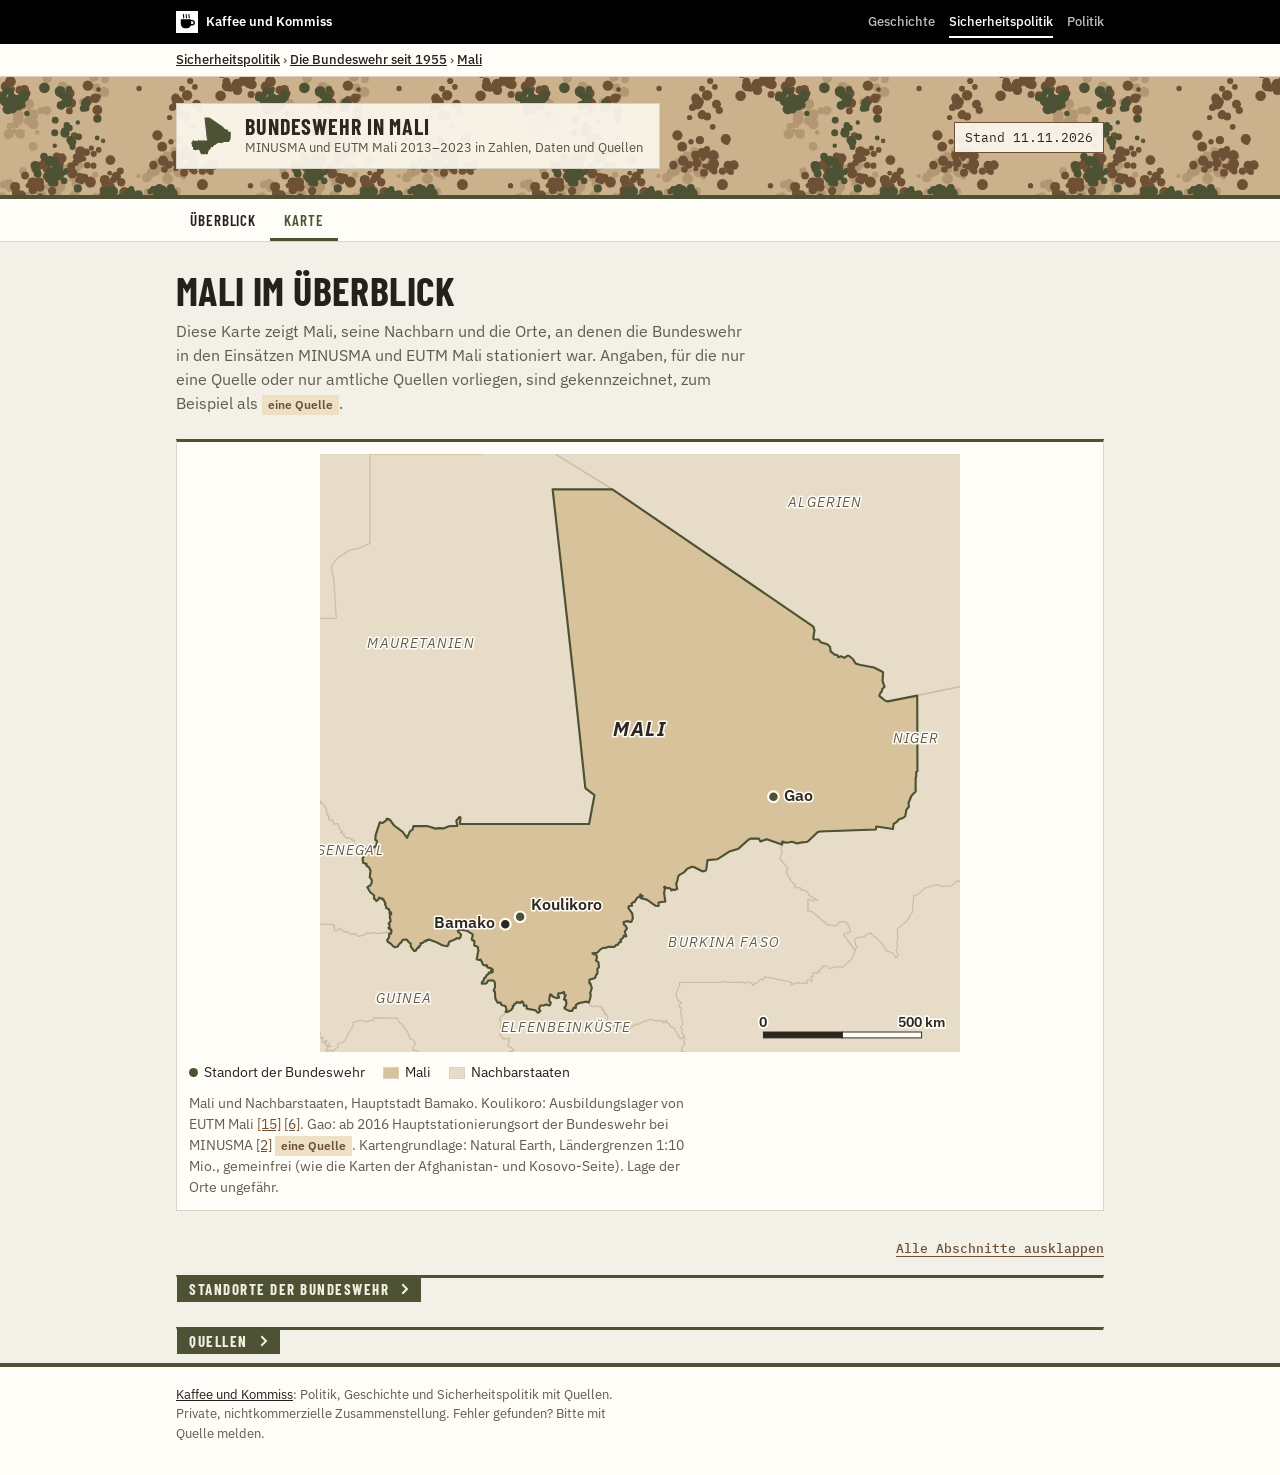
==== commit c9e07e7b: "Pfadleiste zur Themenübersicht unter der Kopfleiste Co-Authored-By: Claude Opus 5.5 <noreply@anthrop" ====
--- a/karte.html
+++ b/karte.html
@@ -34,6 +34,7 @@
   <a class="kk-haus" href="https://kaffeeundkommiss.github.io/"><img src="kk-tasse.svg" alt="" width="22" height="22"><span>Kaffee und Kommiss</span></a>
   <nav class="kk-bereiche" aria-label="Bereiche"><a href="https://kaffeeundkommiss.github.io/geschichte/">Geschichte</a><a href="https://kaffeeundkommiss.github.io/sicherheitspolitik/" aria-current="true"><span class="kk-lang">Sicherheitspolitik</span><span class="kk-kurz">Sicherheit</span></a><a href="https://kaffeeundkommiss.github.io/politik/">Politik</a></nav>
 </div></div>
+<nav class="kk-pfad" aria-label="Pfad"><div class="kk-in"><a href="https://kaffeeundkommiss.github.io/sicherheitspolitik/">Sicherheitspolitik</a> › <a href="https://kaffeeundkommiss.github.io/sicherheitspolitik/bundeswehr/">Die Bundeswehr seit 1955</a> › <a href="./">Mali</a></div></nav>
 <header class="top">
   <div class="wrap">
     <div class="marke">
--- a/basis.css
+++ b/basis.css
@@ -72,3 +72,9 @@
 /* Kurze Übergänge für Links und Schaltflächen, abgeschaltet bei „Bewegung reduzieren“ */
 :where(a,button,summary){transition:color .15s ease,background-color .15s ease,border-color .15s ease,text-decoration-color .15s ease,opacity .15s ease}
 @media (prefers-reduced-motion:reduce){:where(a,button,summary){transition:none}}
+
+/* Pfad zur Themenübersicht unter der Leiste */
+.kk-pfad{background:var(--kk-papier);border-bottom:1px solid var(--kk-linie);font:500 13px/1.4 var(--kk-text);color:var(--kk-grau)}
+.kk-pfad .kk-in{max-width:var(--kk-max);margin:0 auto;padding:7px max(16px,env(safe-area-inset-right,0px)) 7px max(16px,env(safe-area-inset-left,0px))}
+.kk-pfad a{color:var(--kk-tinte)}
+.kk-pfad [aria-current]{color:var(--kk-grau)}
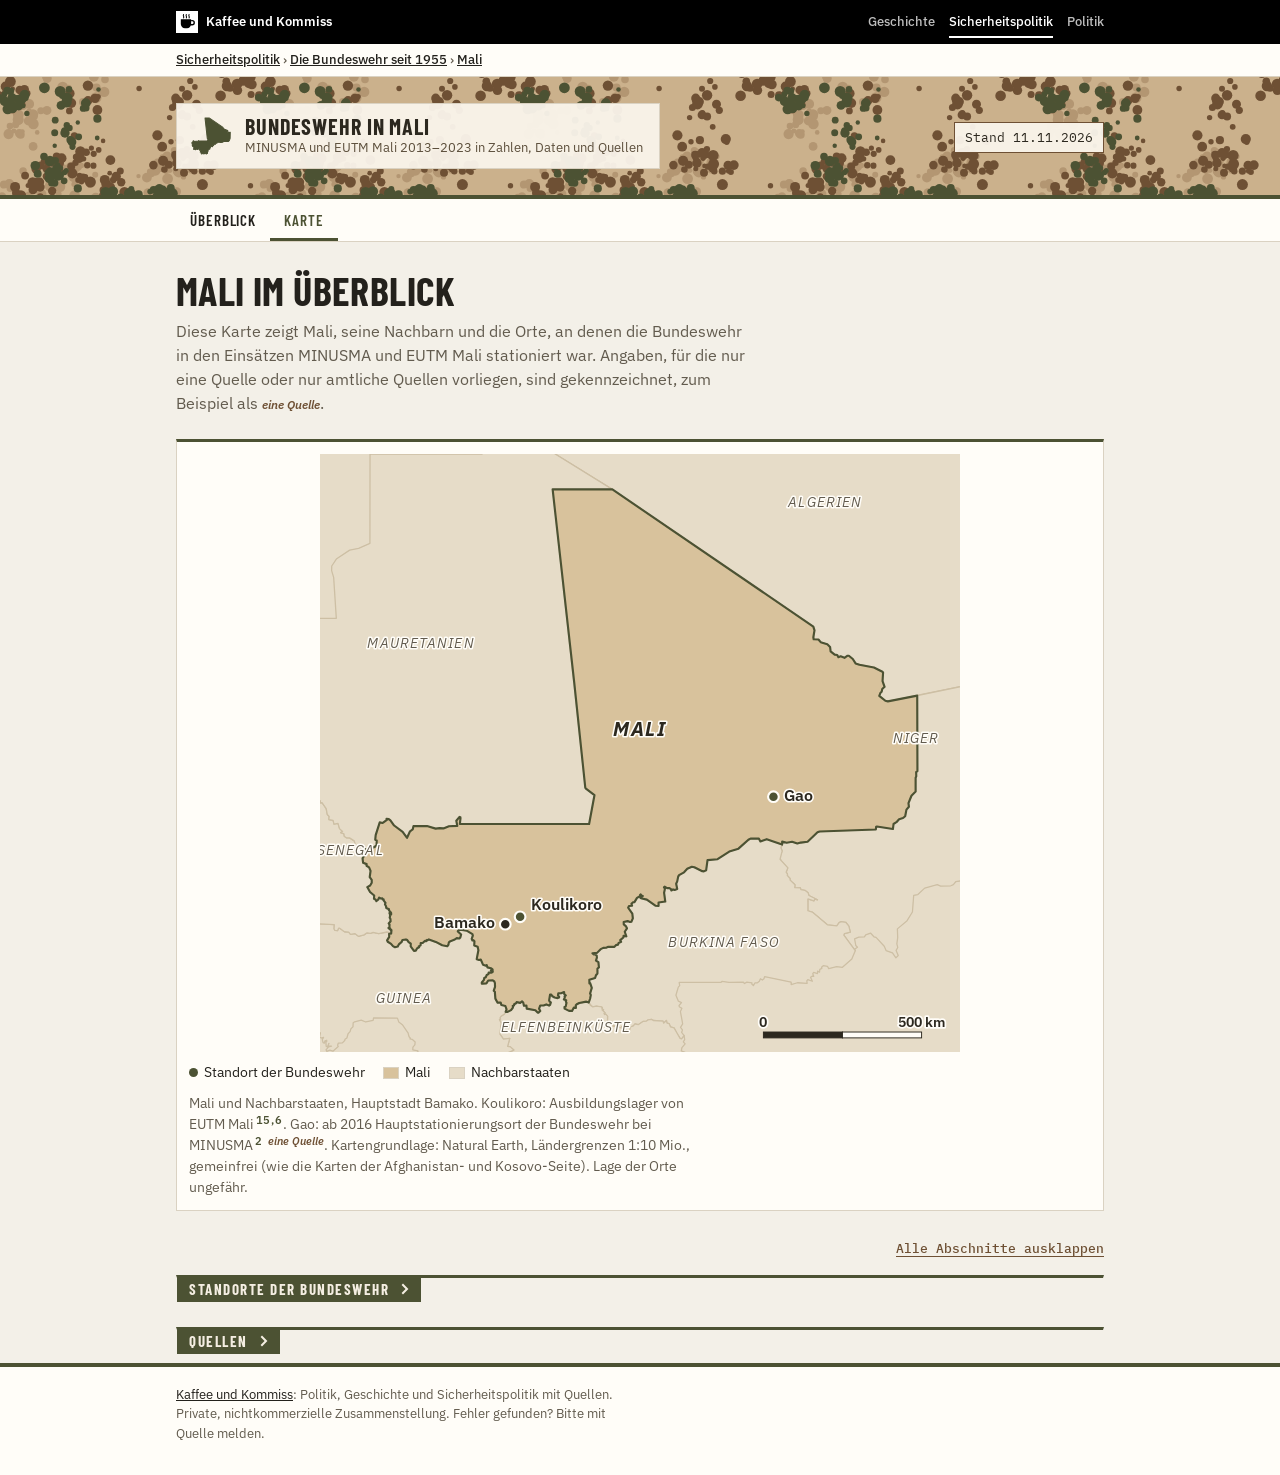
==== commit 87d513ed: "Texte lesefreundlicher: Absätze geteilt, Fachbegriffe erklärt, Quellenverweise hochgestellt Arbeitsp" ====
--- a/karte.html
+++ b/karte.html
@@ -68,7 +68,7 @@
       <li><span class="feld" style="background:var(--k-afg)"></span> Mali</li>
       <li><span class="feld" style="background:var(--k-land)"></span> Nachbarstaaten</li>
     </ul>
-    <figcaption class="hinweis">Mali und Nachbarstaaten, Hauptstadt Bamako. Koulikoro: Ausbildungslager von EUTM Mali <a href="#q15">[15]</a> <a href="#q6">[6]</a>. Gao: ab 2016 Hauptstationierungsort der Bundeswehr bei MINUSMA <a href="#q2">[2]</a> <span class="marke-einzel">eine Quelle</span>. Kartengrundlage: Natural Earth, Ländergrenzen 1:10 Mio., gemeinfrei (wie die Karten der Afghanistan- und Kosovo-Seite). Lage der Orte ungefähr.</figcaption>
+    <figcaption class="hinweis">Mali und Nachbarstaaten, Hauptstadt Bamako. Koulikoro: Ausbildungslager von EUTM Mali<sup class="q"><a href="#q15" aria-label="Quelle 15">15</a>,<a href="#q6" aria-label="Quelle 6">6</a></sup>. Gao: ab 2016 Hauptstationierungsort der Bundeswehr bei MINUSMA<sup class="q"><a href="#q2" aria-label="Quelle 2">2</a> <span class="marke-einzel">eine Quelle</span></sup>. Kartengrundlage: Natural Earth, Ländergrenzen 1:10 Mio., gemeinfrei (wie die Karten der Afghanistan- und Kosovo-Seite). Lage der Orte ungefähr.</figcaption>
   </figure>
   <section aria-labelledby="h-orte" class="karte block">
     <h2 id="h-orte">Standorte der Bundeswehr</h2>
@@ -76,9 +76,9 @@
       <table>
         <thead><tr><th>Ort</th><th>Zeitraum</th><th>Bedeutung</th></tr></thead>
         <tbody>
-          <tr><td>Koulikoro</td><td>EUTM Mali, deutsche Beteiligung bis Mai 2023</td><td>Ausbildungslager der EU-Ausbildungsmission EUTM Mali. <span class="beleg"><a href="#q15">[15]</a> <a href="#q6">[6]</a>; Ende der Beteiligung <a href="#q19">[19]</a> <a href="#q31">[31]</a></span></td></tr>
-          <tr><td>Bamako</td><td>ab Oktober 2022</td><td>Hauptstadt. Der deutsche EUTM-Anteil wurde ab Oktober 2022 auf eine Minimalpräsenz in Bamako verringert. <span class="beleg"><a href="#q7">[7]</a> <span class="marke-einzel">eine Quelle</span></span></td></tr>
-          <tr><td>Gao</td><td>2016 bis 12.12.2023</td><td>Camp Castor, ab 2016 Hauptstationierungsort der Bundeswehr bei MINUSMA. Am 12.12.2023 an den Gouverneur der Provinz Gao übergeben. <span class="beleg"><a href="#q1">[1]</a> <a href="#q2">[2]</a> <span class="marke-einzel">amtliche Angabe</span>; Übergabe <a href="#q2">[2]</a> <a href="#q4">[4]</a> <span class="marke-einzel">amtliche Angabe</span></span></td></tr>
+          <tr><td>Koulikoro</td><td>EUTM Mali, deutsche Beteiligung bis Mai 2023</td><td>Ausbildungslager der EU-Ausbildungsmission EUTM Mali. <span class="beleg"><sup class="q"><a href="#q15" aria-label="Quelle 15">15</a>,<a href="#q6" aria-label="Quelle 6">6</a></sup>; Ende der Beteiligung<sup class="q"><a href="#q19" aria-label="Quelle 19">19</a>,<a href="#q31" aria-label="Quelle 31">31</a></sup></span></td></tr>
+          <tr><td>Bamako</td><td>ab Oktober 2022</td><td>Hauptstadt. Der deutsche EUTM-Anteil wurde ab Oktober 2022 auf eine Minimalpräsenz in Bamako verringert. <span class="beleg"><sup class="q"><a href="#q7" aria-label="Quelle 7">7</a> <span class="marke-einzel">eine Quelle</span></sup></span></td></tr>
+          <tr><td>Gao</td><td>2016 bis 12.12.2023</td><td>Camp Castor, ab 2016 Hauptstationierungsort der Bundeswehr bei MINUSMA. Am 12.12.2023 an den Gouverneur der Provinz Gao übergeben. <span class="beleg"><sup class="q"><a href="#q1" aria-label="Quelle 1">1</a>,<a href="#q2" aria-label="Quelle 2">2</a> <span class="marke-einzel">amtliche Angabe</span></sup>; Übergabe<sup class="q"><a href="#q2" aria-label="Quelle 2">2</a>,<a href="#q4" aria-label="Quelle 4">4</a> <span class="marke-einzel">amtliche Angabe</span></sup></span></td></tr>
         </tbody>
       </table>
     </div>
--- a/style.css
+++ b/style.css
@@ -56,7 +56,12 @@
 .beleg{font-size:13px;color:var(--mute)}
 .zahl .beleg{margin-top:8px}
 
-.marke-einzel{display:inline-block;font-size:12px;font-weight:600;color:var(--hinweis);background:var(--hinweis-bg);padding:1px 6px;white-space:nowrap}
+.marke-einzel{font-size:12px;font-weight:600;font-style:italic;color:var(--hinweis);white-space:nowrap}
+/* Quellenverweise im Fließtext: hochgestellt, Kennzeichnung klein dahinter */
+sup.q{font-size:11px;font-weight:600;line-height:0;vertical-align:super;white-space:nowrap;margin-left:1px;color:var(--akzent)}
+sup.q a{color:var(--akzent);text-decoration:none;padding:6px 1px}
+sup.q a:hover,sup.q a:focus-visible{text-decoration:underline}
+sup.q .marke-einzel{font-size:11px;padding-left:2px}
 
 .zeitleiste{list-style:none;margin:0;padding:0}
 .zeitleiste li{display:grid;grid-template-columns:132px 1fr;gap:12px;padding:12px 0;border-top:1px solid var(--line)}
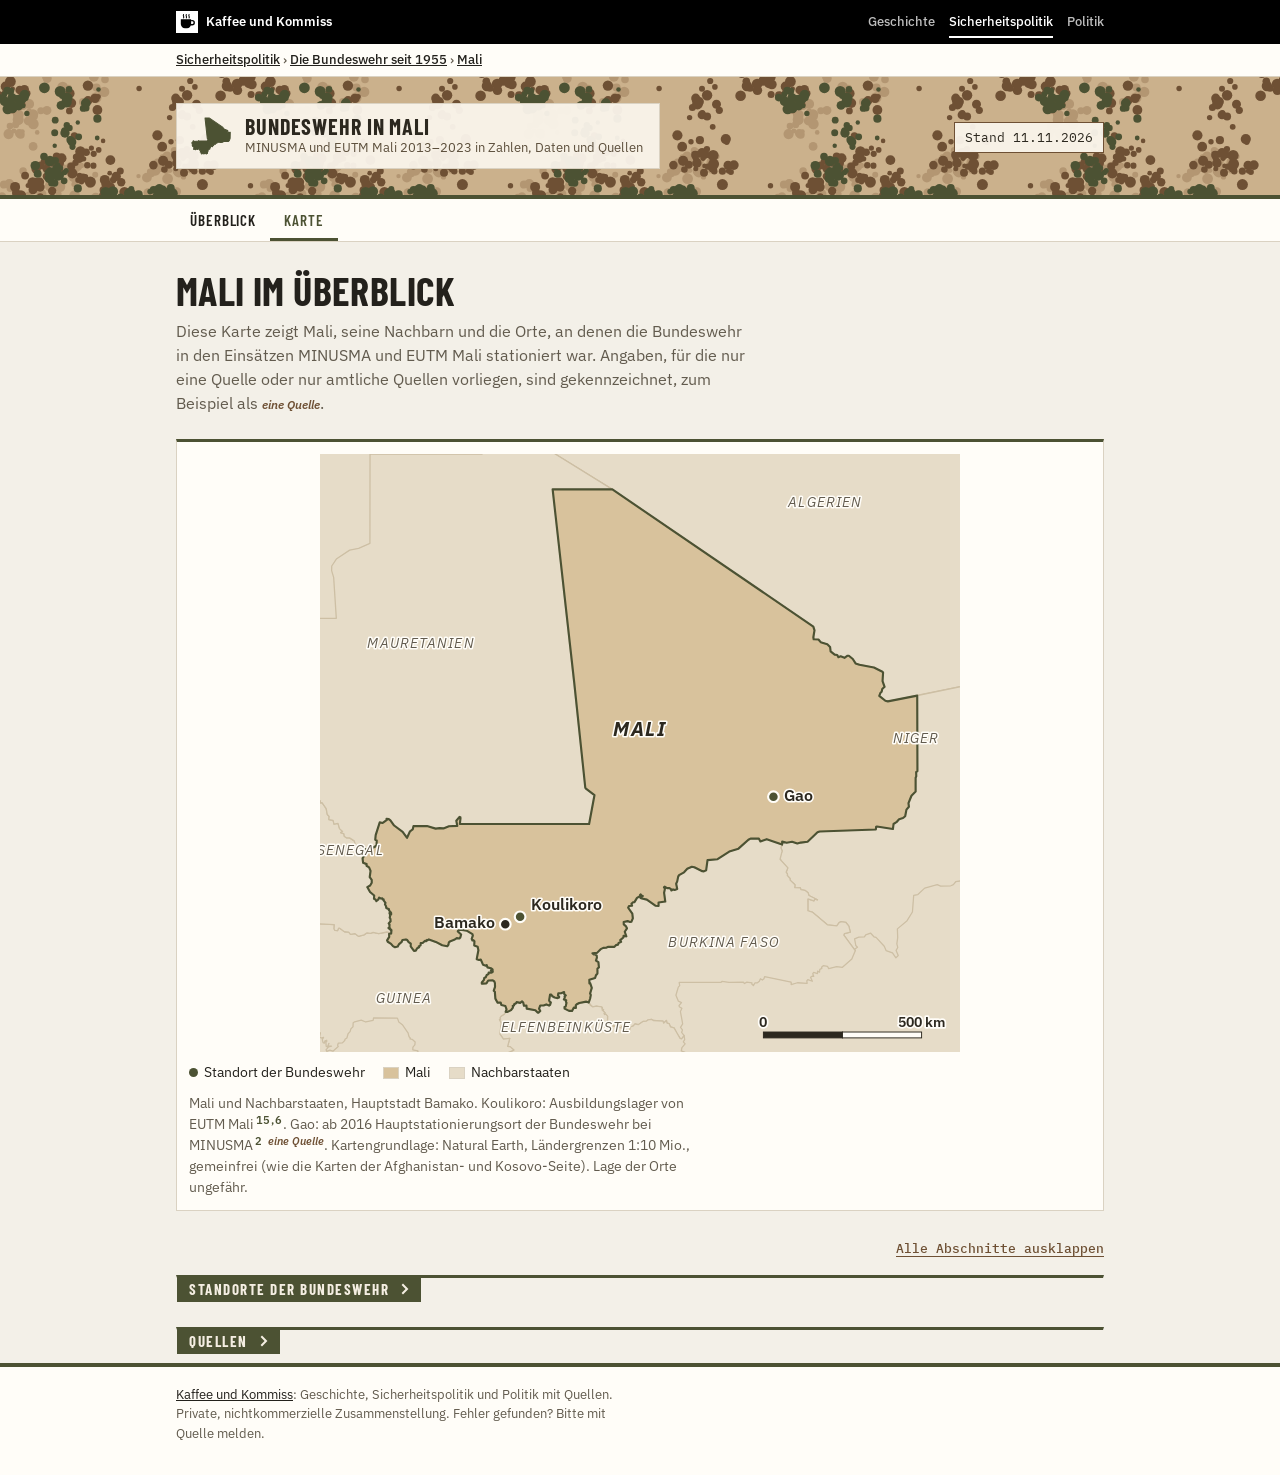
==== commit 2139f3b8: "Fußzeile/Untertitel: Reihenfolge Geschichte, Sicherheitspolitik, Politik wie Kopfleiste Co-Authored-" ====
--- a/karte.html
+++ b/karte.html
@@ -101,7 +101,7 @@
 </main>
 
 <footer class="kk-fuss"><div class="kk-in">
-  <p><a href="https://kaffeeundkommiss.github.io/">Kaffee und Kommiss</a>: Politik, Geschichte und Sicherheitspolitik mit Quellen. Private, nichtkommerzielle Zusammenstellung. Fehler gefunden? Bitte mit Quelle melden.</p>
+  <p><a href="https://kaffeeundkommiss.github.io/">Kaffee und Kommiss</a>: Geschichte, Sicherheitspolitik und Politik mit Quellen. Private, nichtkommerzielle Zusammenstellung. Fehler gefunden? Bitte mit Quelle melden.</p>
 </div></footer>
 </body>
 </html>
--- a/basis.css
+++ b/basis.css
@@ -45,6 +45,13 @@
 .kk-schild{display:inline-flex;align-items:center;gap:12px;background:var(--kk-schild);padding:10px 16px 10px 12px;border:1px solid var(--kk-linie);color:var(--kk-tinte);text-decoration:none}
 .kk-name{font:700 22px/1.05 var(--kk-titel);text-transform:uppercase;letter-spacing:.04em}
 .kk-unter{font:400 13px/1.35 var(--kk-text);color:var(--kk-grau)}
+/* Handy: Kopfband flacher, damit Hauptinhalt früher sichtbar ist (Arbeitspaket 3, 22.11.2026).
+   Gilt für beide Kopfbauarten (.kk-kopf und header.top). :root:root hebt die Spezifität über die
+   seiteneigenen Regeln in style.css/bereich.css, die nach basis.css geladen werden. Desktop unverändert. */
+@media (max-width:640px){
+  :root:root .kk-kopf .kk-in,:root:root .kk-kopf .wrap,:root:root header.top>.wrap{padding-top:12px;padding-bottom:12px;row-gap:8px}
+  :root:root .kk-schild,:root:root header.top .marke{padding:7px 12px 7px 10px}
+}
 
 /* Fuß */
 .kk-fuss{border-top:4px solid var(--kk-akzent);background:var(--kk-papier);color:var(--kk-grau);font:400 13px/1.5 var(--kk-text)}
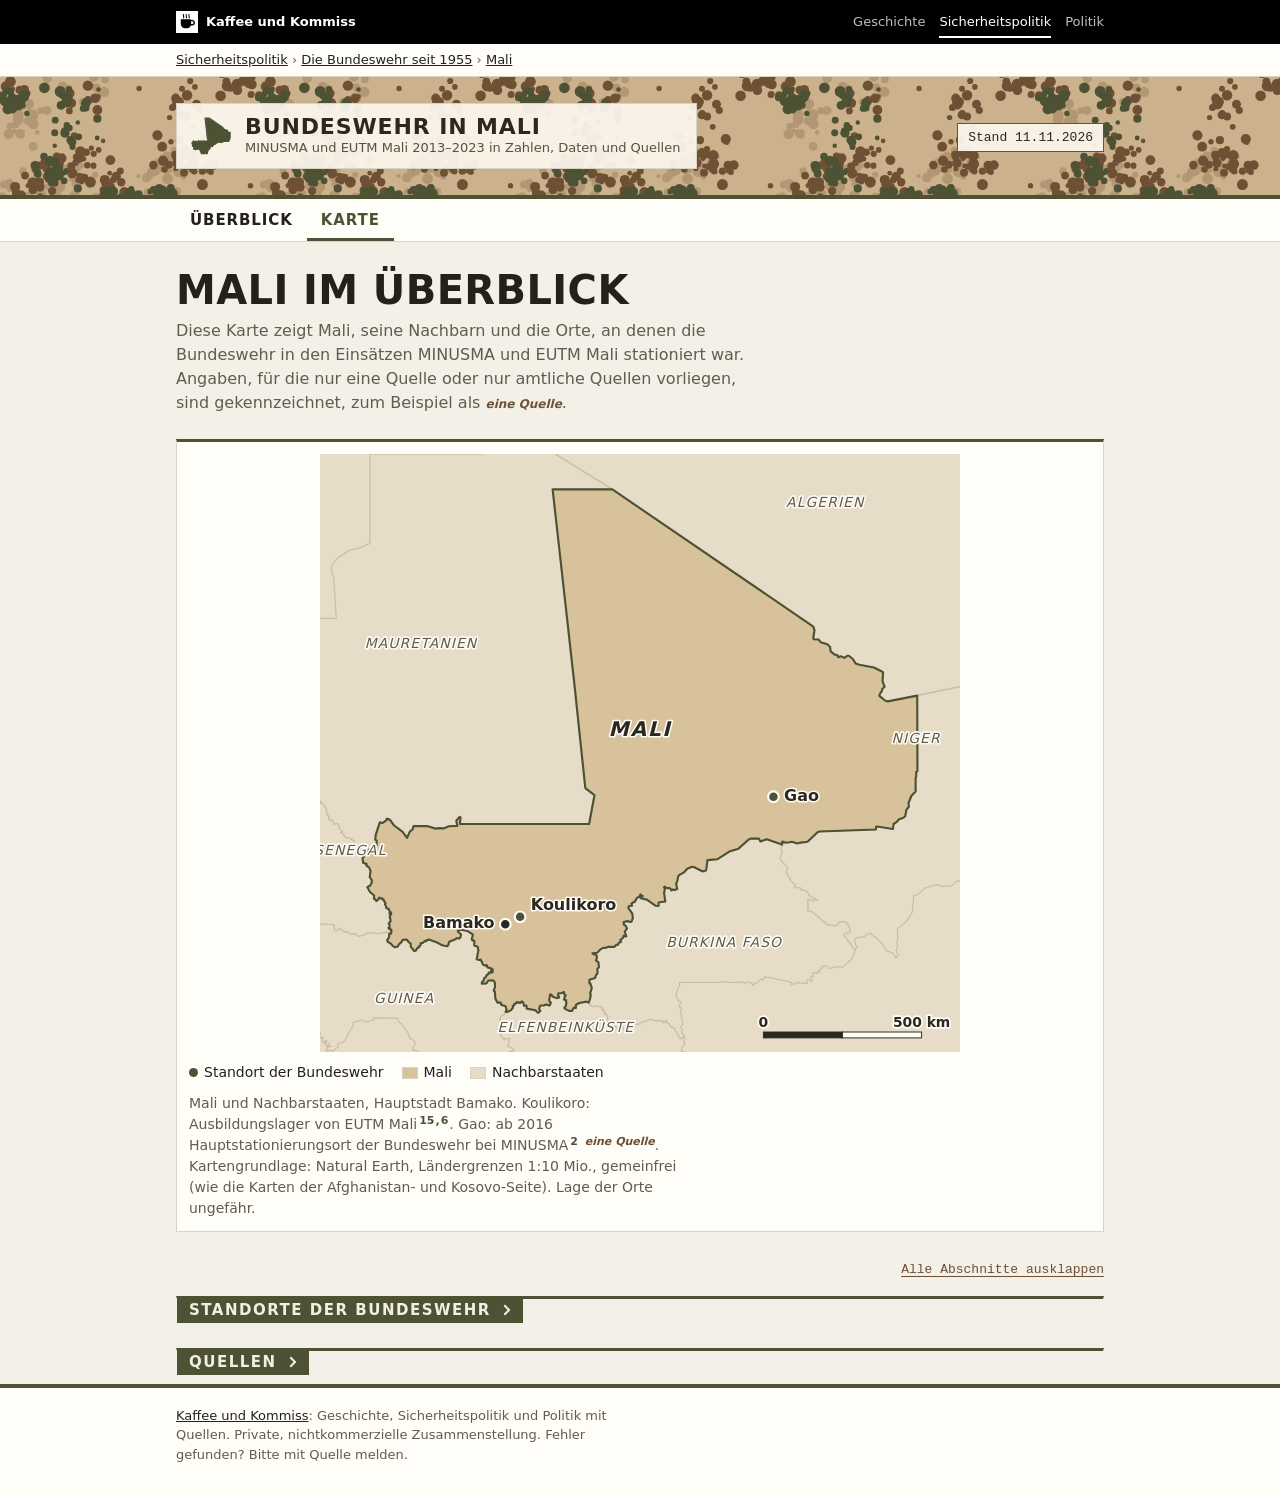
==== commit 84581268: "Schriften von kaffeeundkommiss.github.io statt Google Fonts laden Google-Fonts-Links und preconnect " ====
--- a/karte.html
+++ b/karte.html
@@ -22,9 +22,7 @@
 <link rel="icon" href="favicon.svg" type="image/svg+xml">
 <link rel="icon" href="favicon-32.png" type="image/png" sizes="32x32">
 <link rel="apple-touch-icon" href="apple-touch-icon.png">
-<link rel="preconnect" href="https://fonts.googleapis.com">
-<link rel="preconnect" href="https://fonts.gstatic.com" crossorigin>
-<link rel="stylesheet" href="https://fonts.googleapis.com/css2?family=Barlow+Condensed:wght@500;600;700&family=IBM+Plex+Sans:wght@400;500;600;700&family=IBM+Plex+Mono:wght@400;500;600&display=swap">
+<link rel="stylesheet" href="https://kaffeeundkommiss.github.io/schriften/schriften.css">
 <link rel="stylesheet" href="basis.css">
 <link rel="stylesheet" href="style.css">
 <script src="seite.js" defer></script>
--- a/style.css
+++ b/style.css
@@ -342,3 +342,15 @@
 .kartesvg .massstab .a{fill:var(--k-text)}
 .kartesvg .massstab .b{fill:var(--k-halo)}
 .kartesvg .massstab text{text-anchor:middle;font-weight:600;fill:var(--k-text)}
+
+/* Einstieg (23.11.2026): Belegsystem als zurückhaltender Hinweis, darunter ein nach Themen gruppiertes Inhaltsverzeichnis.
+   Die Links klappen den Zielabschnitt auf (seite.js). Startwerte: 13 px Hinweis, Spalten ab 180 px. */
+.einleitung p.beleg-hinweis{margin-top:14px;padding:2px 0 2px 12px;border-left:2px solid var(--kk-linie);font-size:13px;line-height:1.5;color:var(--kk-grau);max-width:44em}
+.beleg-hinweis .beleg-marke{display:block;margin-bottom:2px;font:500 11px/1.3 var(--kk-mono);letter-spacing:.06em;text-transform:uppercase}
+nav.inhalt{margin-top:18px;padding:12px 0 4px;border-top:1px solid var(--kk-linie)}
+nav.inhalt .inhalt-titel{margin:0 0 8px;font:600 15px/1.2 var(--kk-titel);letter-spacing:.08em;text-transform:uppercase;color:var(--kk-tinte);max-width:none}
+.inhalt-gruppen{display:grid;grid-template-columns:repeat(auto-fit,minmax(180px,1fr));gap:10px 24px}
+.inhalt-kopf{display:block;margin-bottom:4px;font:500 11px/1.3 var(--kk-mono);letter-spacing:.06em;text-transform:uppercase;color:var(--kk-grau)}
+nav.inhalt ul{list-style:none;margin:0;padding:0;display:grid;gap:4px}
+nav.inhalt a{color:var(--kk-tinte);font-size:15px;font-weight:600;text-decoration-color:var(--kk-akzent);text-underline-offset:3px}
+@media (max-width:640px){.inhalt-gruppen{grid-template-columns:1fr 1fr}}
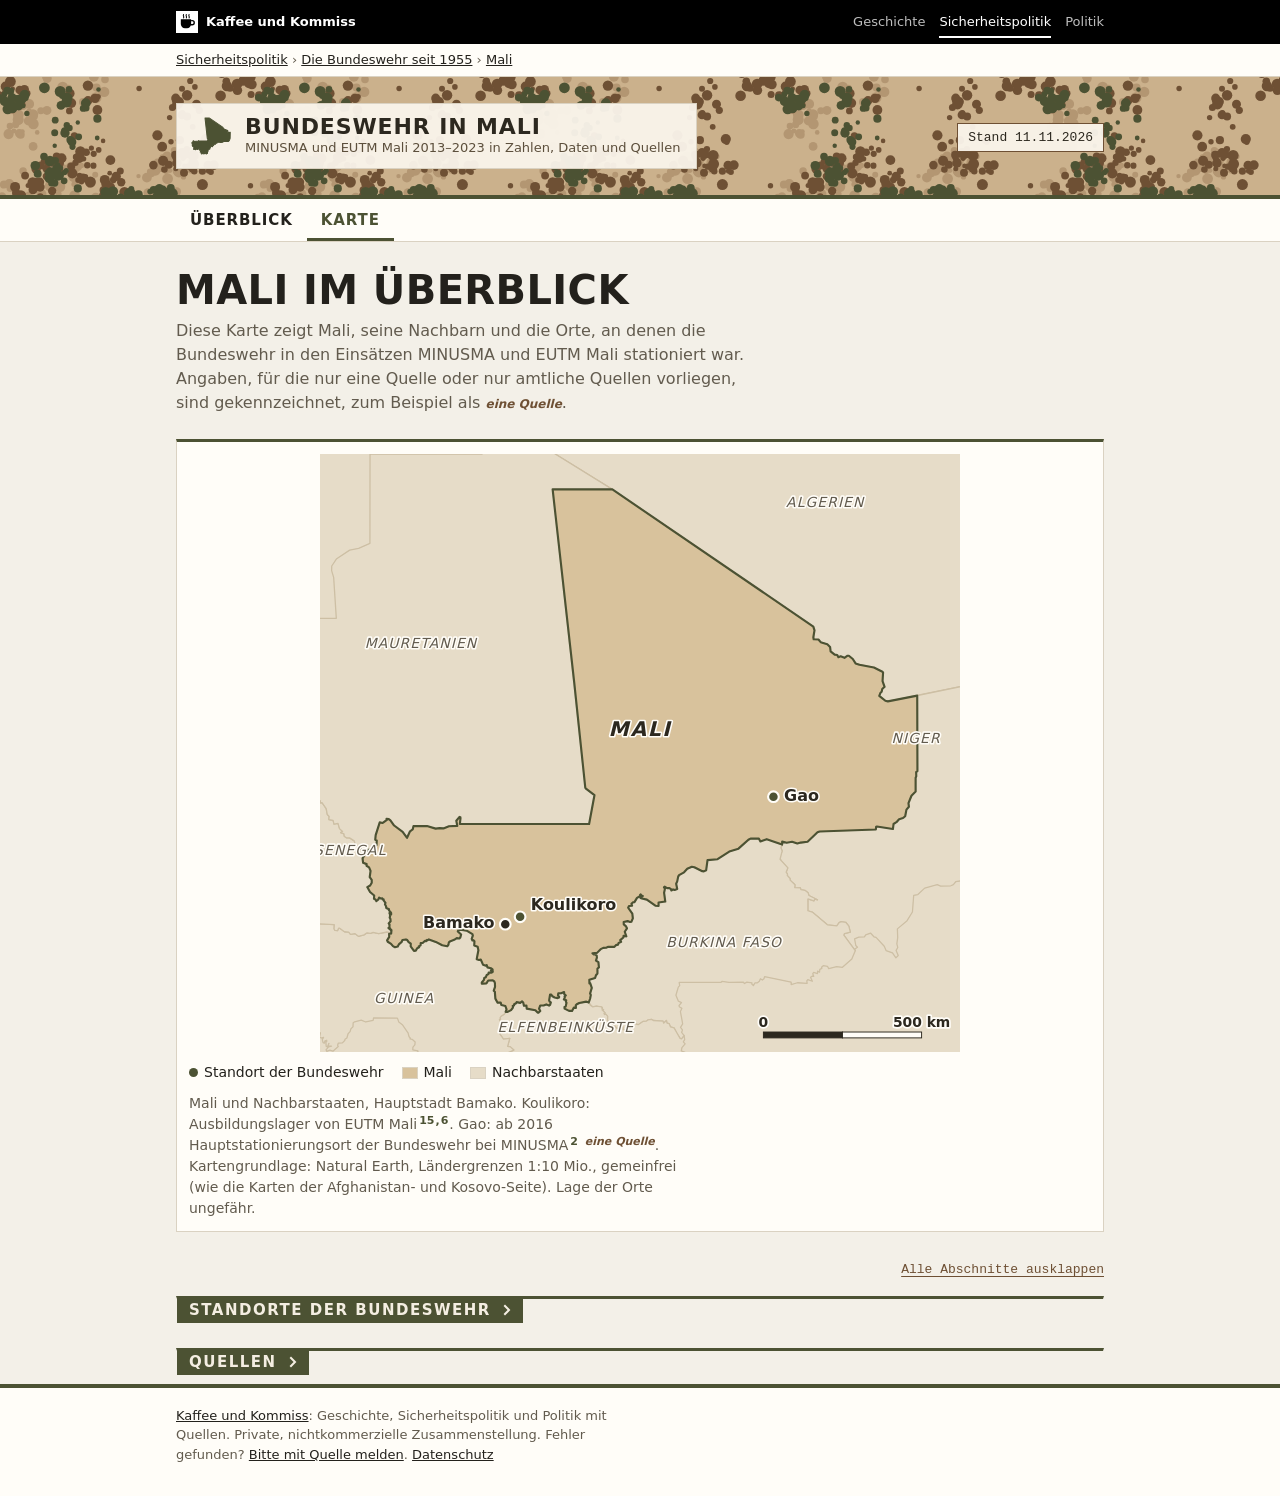
==== commit 1271bea0: "Fußzeile: Meldeweg und Datenschutz verlinken „Bitte mit Quelle melden“ verweist auf https://kaffeeun" ====
--- a/karte.html
+++ b/karte.html
@@ -99,7 +99,7 @@
 </main>
 
 <footer class="kk-fuss"><div class="kk-in">
-  <p><a href="https://kaffeeundkommiss.github.io/">Kaffee und Kommiss</a>: Geschichte, Sicherheitspolitik und Politik mit Quellen. Private, nichtkommerzielle Zusammenstellung. Fehler gefunden? Bitte mit Quelle melden.</p>
+  <p><a href="https://kaffeeundkommiss.github.io/">Kaffee und Kommiss</a>: Geschichte, Sicherheitspolitik und Politik mit Quellen. Private, nichtkommerzielle Zusammenstellung. Fehler gefunden? <a href="https://kaffeeundkommiss.github.io/kontakt/">Bitte mit Quelle melden</a>. <a href="https://kaffeeundkommiss.github.io/kontakt/#datenschutz">Datenschutz</a></p>
 </div></footer>
 </body>
 </html>
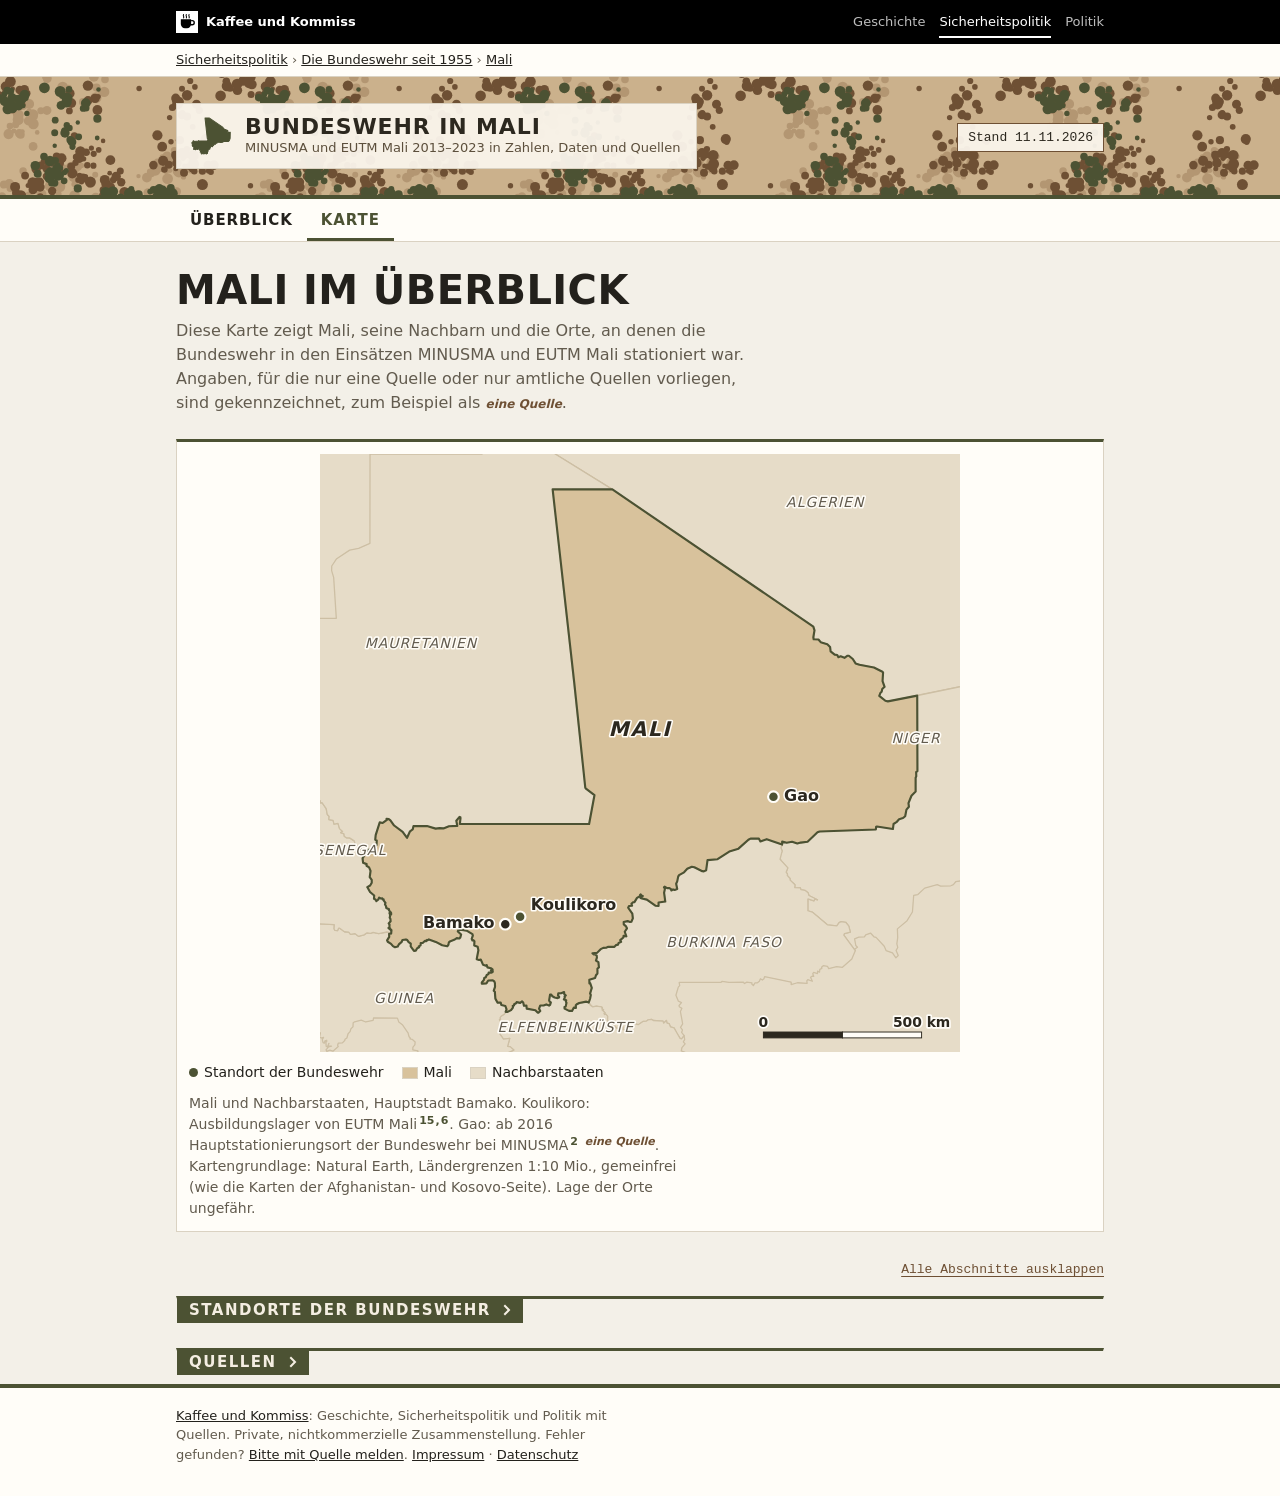
==== commit 83c4b86d: "Fußzeile: Link Impressum ergänzen Co-Authored-By: Claude Opus 5.5 <noreply@anthropic.com> Claude-Ses" ====
--- a/karte.html
+++ b/karte.html
@@ -99,7 +99,7 @@
 </main>
 
 <footer class="kk-fuss"><div class="kk-in">
-  <p><a href="https://kaffeeundkommiss.github.io/">Kaffee und Kommiss</a>: Geschichte, Sicherheitspolitik und Politik mit Quellen. Private, nichtkommerzielle Zusammenstellung. Fehler gefunden? <a href="https://kaffeeundkommiss.github.io/kontakt/">Bitte mit Quelle melden</a>. <a href="https://kaffeeundkommiss.github.io/kontakt/#datenschutz">Datenschutz</a></p>
+  <p><a href="https://kaffeeundkommiss.github.io/">Kaffee und Kommiss</a>: Geschichte, Sicherheitspolitik und Politik mit Quellen. Private, nichtkommerzielle Zusammenstellung. Fehler gefunden? <a href="https://kaffeeundkommiss.github.io/kontakt/">Bitte mit Quelle melden</a>. <a href="https://kaffeeundkommiss.github.io/kontakt/#impressum">Impressum</a> · <a href="https://kaffeeundkommiss.github.io/kontakt/#datenschutz">Datenschutz</a></p>
 </div></footer>
 </body>
 </html>
